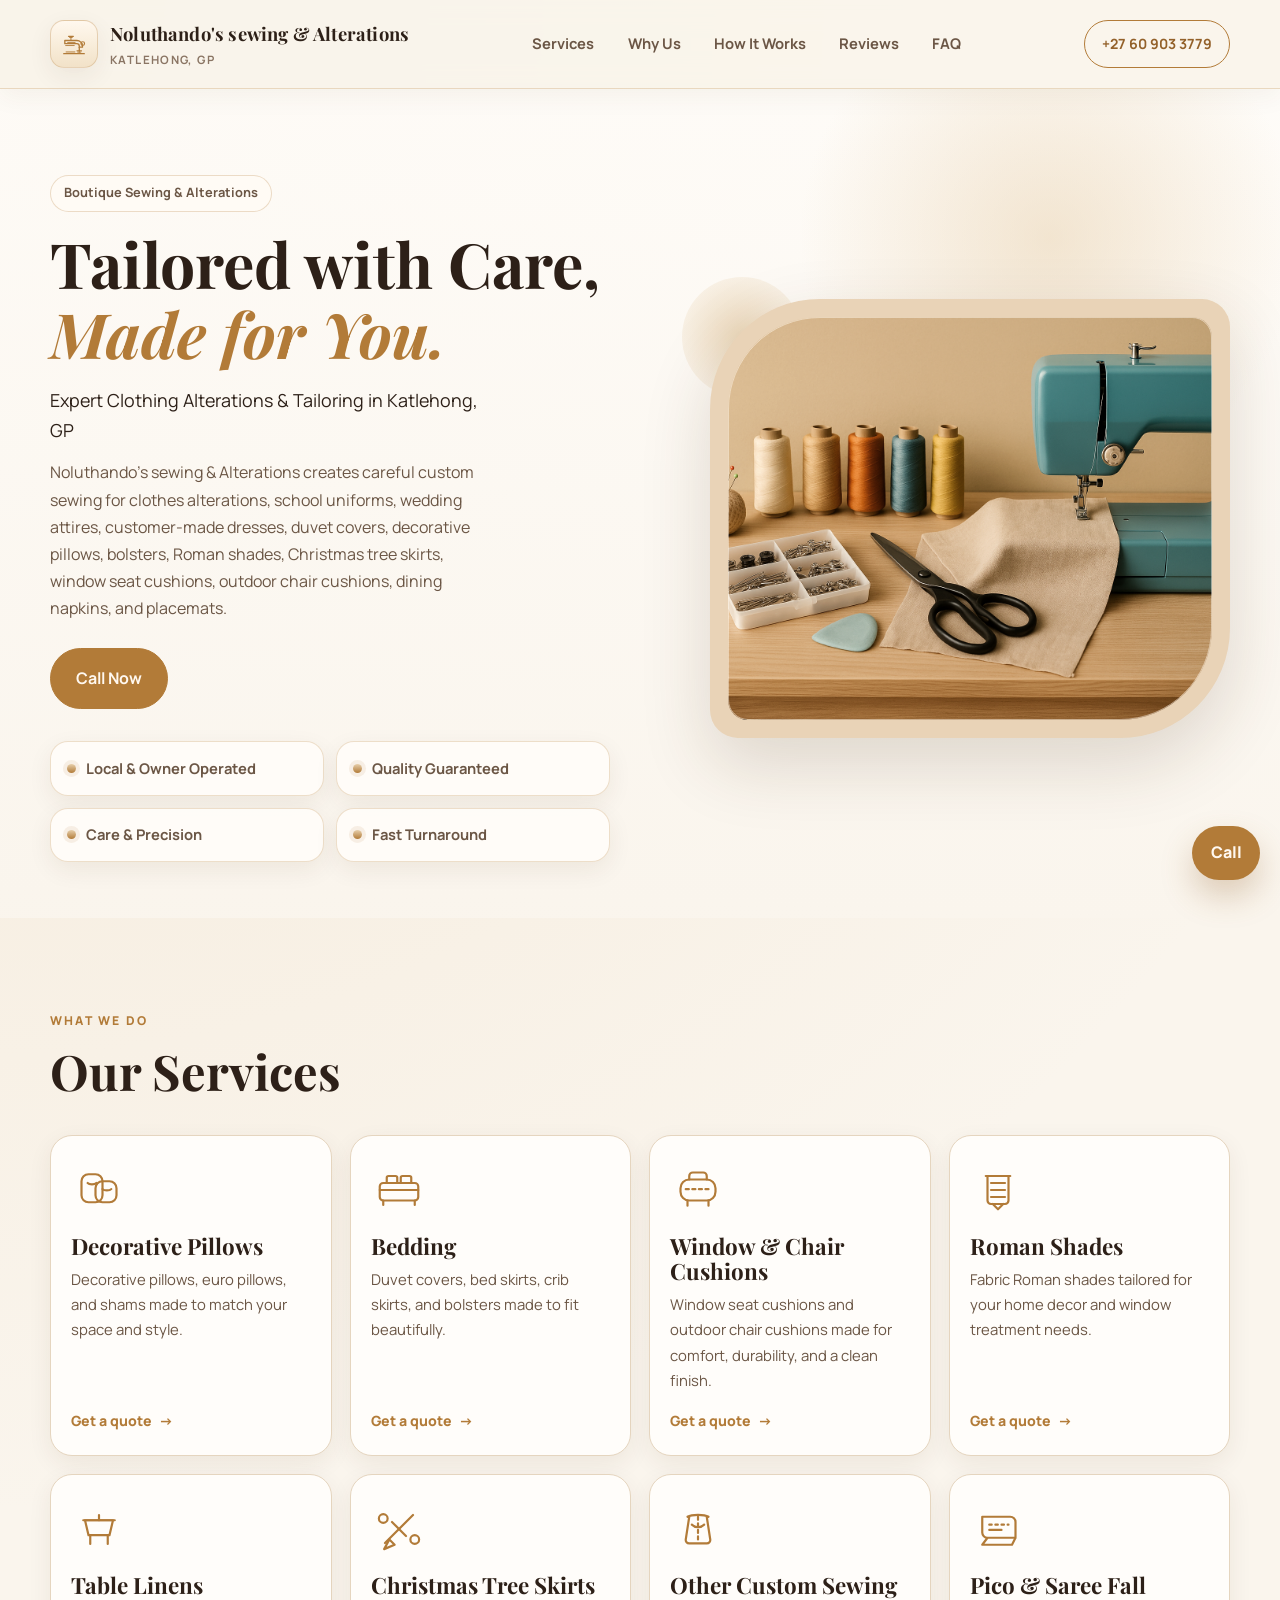
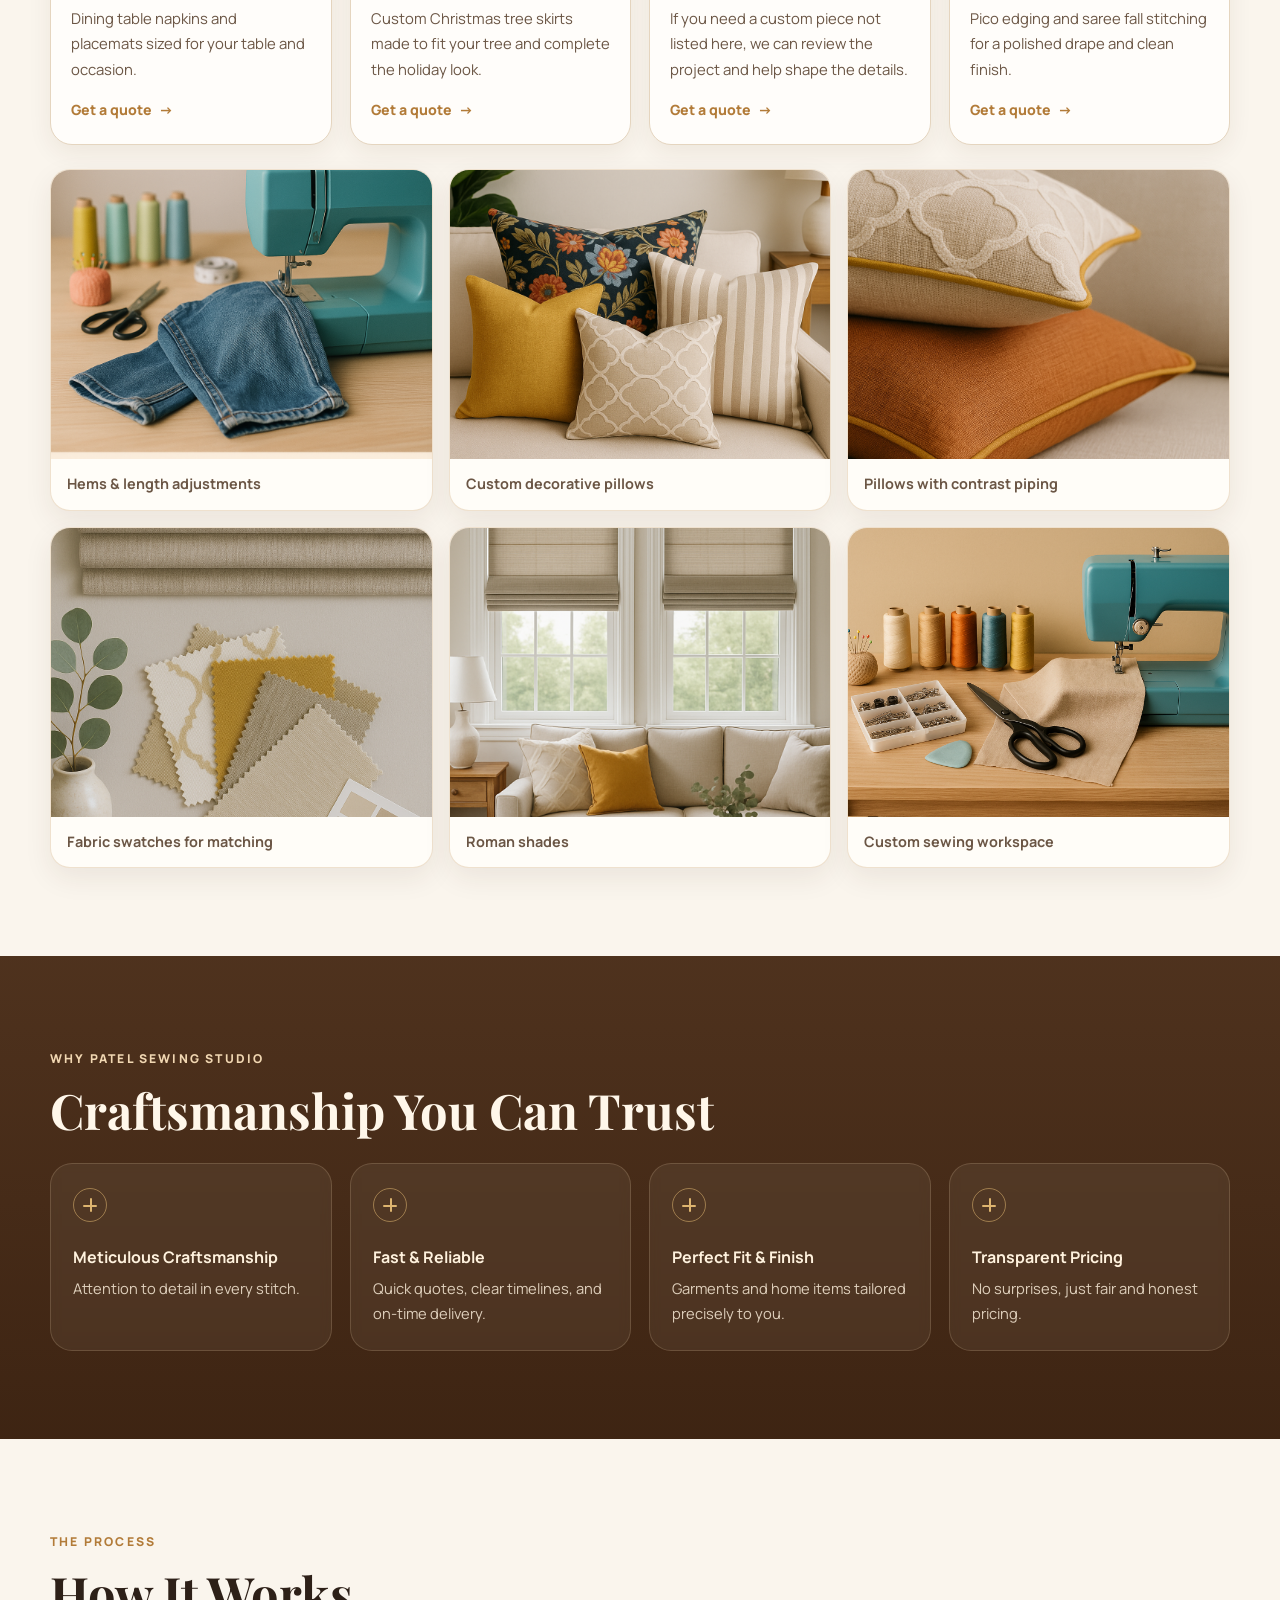
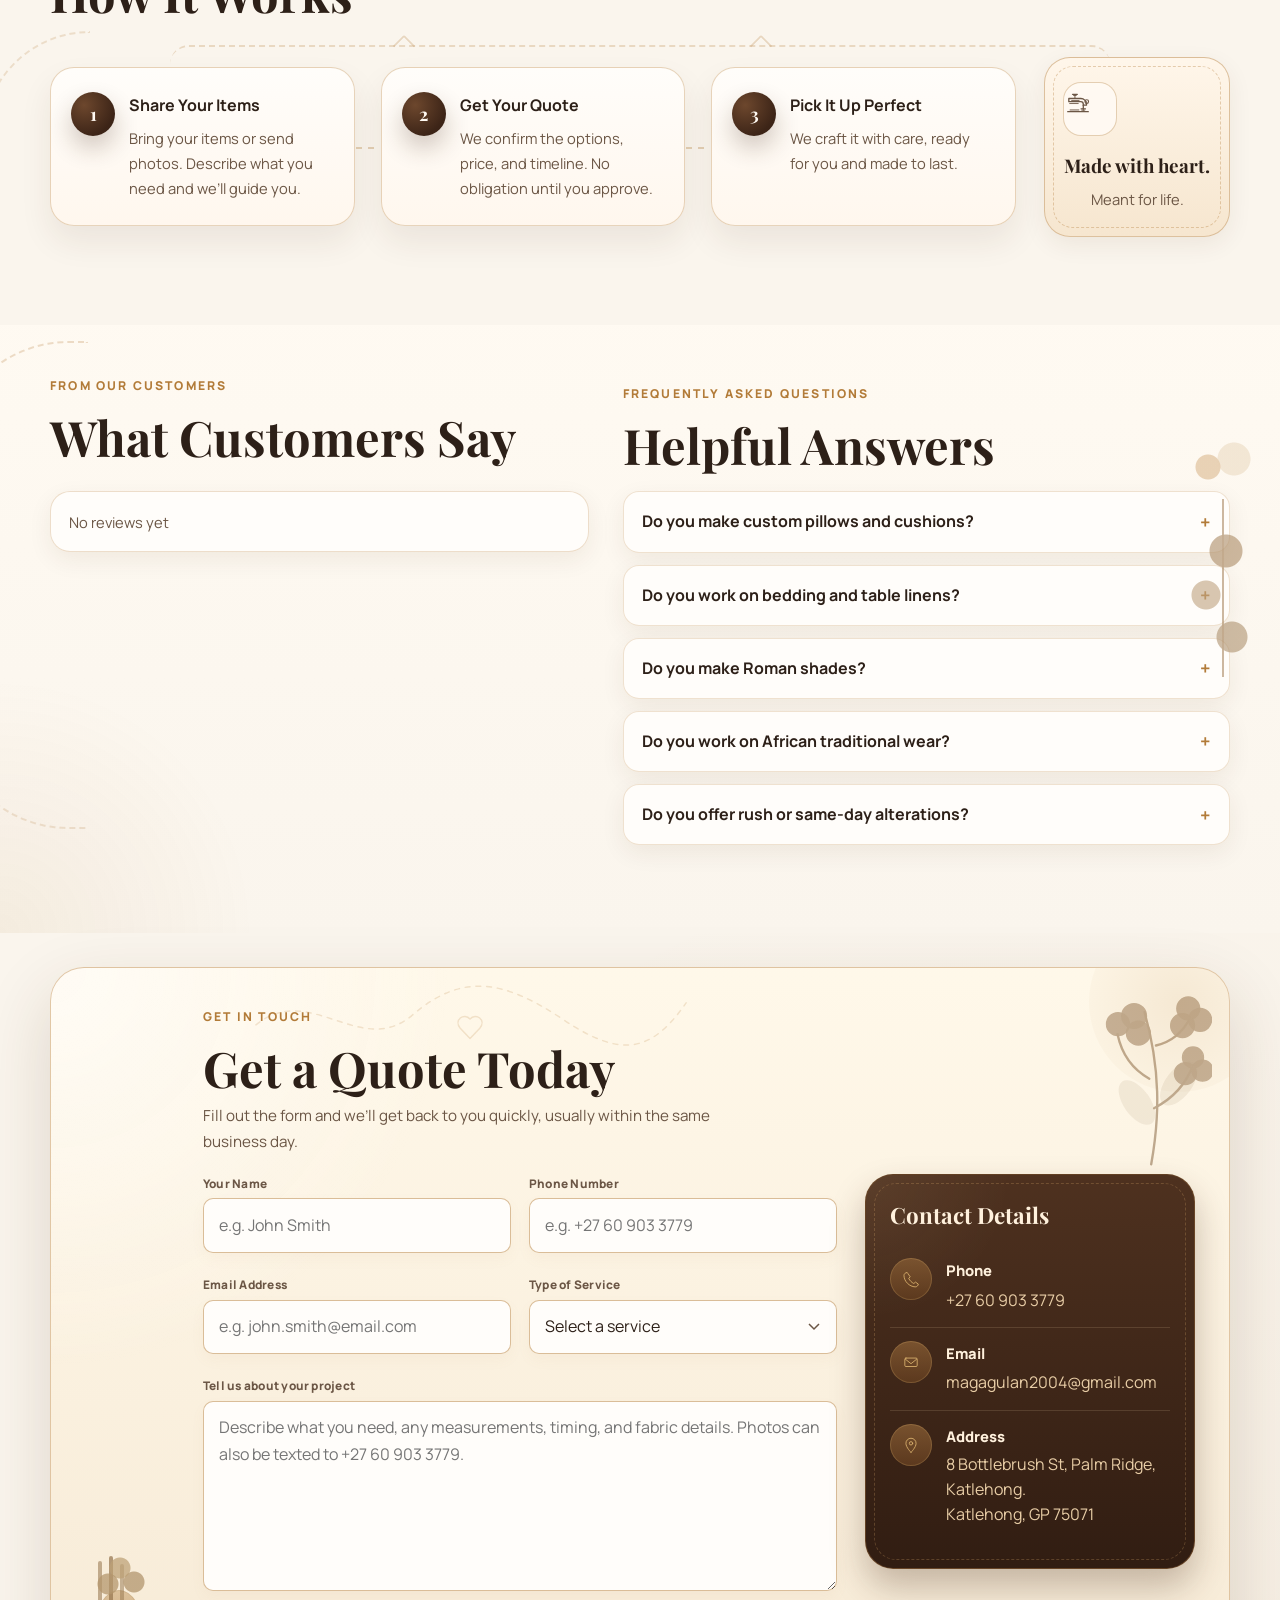
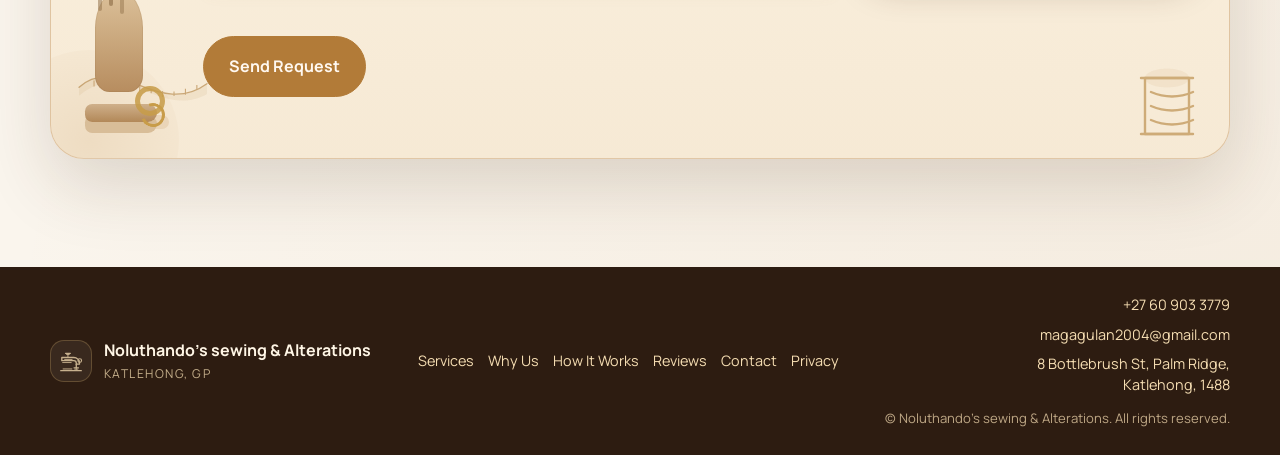
==== index.html @ d6e52905 "Initial commit - Noluthando's sewing & Alterations" ====
<!doctype html>
<html lang="en">

<head>
    <meta charset="utf-8">
    <meta name="viewport" content="width=device-width, initial-scale=1">
    <title>Noluthando's sewing & Alterations &amp; Custom Sewing in Katlehong, GP</title>
    <meta name="description" content="Noluthando's sewing & Alterations provides professional alterations and custom sewing in Katlehong, GP. Clothing, home decor, Indian wear, bedding, cushions, saree pico and fall, repairs, and more. Call +1 469-515-5295 or visit 6212 Horsetail Dr., Katlehong, GP 75071.">
    <link rel="canonical" href="https://patelsewingstudio.com/">
    <meta property="og:title" content="Noluthando's sewing & Alterations &amp; Custom Sewing">
    <meta property="og:description" content="Custom sewing for clothing, home decor, and Indian wear in Katlehong, GP. Fast, precise, and local.">
    <meta property="og:type" content="website">
    <meta property="og:url" content="https://patelsewingstudio.com/">
    <meta property="og:image" content="https://patelsewingstudio.com/img/custom-sewing-workspace.png">
    <meta name="twitter:card" content="summary_large_image">
    <meta name="theme-color" content="#b27b38">
    <link rel="icon" href="data:image/svg+xml,<svg xmlns=%22http://www.w3.org/2000/svg%22 viewBox=%220 0 100 100%22><text y=%22.9em%22 font-size=%2290%22>%E2%9C%82%EF%B8%8F</text></svg>">
    <link rel="preconnect" href="https://fonts.googleapis.com">
    <link rel="preconnect" href="https://fonts.gstatic.com" crossorigin>
    <link rel="stylesheet" href="styles.css">
</head>

<body>
    <a class="skip-link" href="#main">Skip to content</a>

    <header class="site-header" role="banner" aria-label="Main header">
        <div class="wrap header-inner">
            <a class="logo" href="#" aria-label="Noluthando's sewing & Alterations home">
        <span class="logo-mark" aria-hidden="true">
          <span class="logo-icon"></span>
        </span>
        <span>
          <span class="logo-text">Noluthando's sewing & Alterations</span>
          <span class="logo-tagline">Katlehong, GP</span>
        </span>
      </a>

            <nav class="nav" role="navigation" aria-label="Primary">
                <button class="nav-toggle" aria-expanded="false" aria-controls="menu">Menu</button>
                <ul id="menu" class="menu">
                    <li><a href="#services">Services</a></li>
                    <li><a href="#why">Why Us</a></li>
                    <li><a href="#process">How It Works</a></li>
                    <li><a href="#reviews">Reviews</a></li>
                    <li><a href="#faqs">FAQ</a></li>
                    <!-- <li><a href="#contact" class="btn btn-small">Get a Free Quote</a></li> -->
                </ul>
            </nav>

            <div class="header-cta">
                <a class="btn btn-small btn-outline" href="tel:+27 60 903 3779" aria-label="Call Patel Sewing Studio at +27 60 903 3779">+27 60 903 3779</a>
            </div>
        </div>
    </header>

    <main id="main">
        <section class="hero">
            <div class="wrap hero-inner">
                <div class="hero-copy">
                    <span class="hero-eyebrow">Boutique Sewing &amp; Alterations</span>
                    <h1>Tailored with Care, <em>Made for You.</em></h1>
                    <p class="sub">Expert Clothing Alterations &amp; Tailoring in Katlehong, GP</p>
                    <p class="hero-note">Noluthando's sewing & Alterations creates careful custom sewing for clothes alterations, school uniforms, wedding attires, customer-made dresses, duvet covers, decorative pillows, bolsters, Roman shades, Christmas tree skirts, window seat cushions, outdoor chair cushions, dining
                        napkins, and placemats.</p>
                    <div class="hero-ctas">
                        <a class="btn btn-large" href="tel:+14695155295">Call Now</a>
                        <!-- <a class="btn btn-outline btn-large" href="#contact">Get a Free Quote</a> -->
                    </div>
                    <ul class="trust-badges" aria-label="Business highlights">
                        <li>Local &amp; Owner Operated</li>
                        <li>Quality Guaranteed</li>
                        <li>Care &amp; Precision</li>
                        <li>Fast Turnaround</li>
                    </ul>
                </div>

                <div class="hero-media">
                    <div class="hero-image-shell">
                        <img src="img/custom-sewing-workspace.png" alt="Sewing machine and colorful threads on a worktable" loading="eager" width="1200" height="700">
                    </div>
                </div>
            </div>
        </section>

        <section id="services" class="section">
            <div class="wrap">
                <span class="section-label">What We Do</span>
                <div class="section-heading">
                    <h2>Our Services</h2>
                    <!-- <p class="section-intro">Professional sewing for clothing, home decor, custom soft furnishings, Indian wear, and carefully tailored home projects.</p> -->
                </div>

                <div class="service-grid" role="list">
                    <article class="card service-card " role="listitem">
                        <img class="service-icon" src="icons/patel-sewing-studio/custom-pillows.svg" alt="" aria-hidden="true" width="56" height="56">
                        <h3>Decorative Pillows</h3>
                        <p>Decorative pillows, euro pillows, and shams made to match your space and style.</p>
                        <a href="#contact" class="card-cta">Get a quote</a>
                    </article>

                    <article class="card service-card " role="listitem">
                        <img class="service-icon" src="icons/patel-sewing-studio/bedding.svg" alt="" aria-hidden="true" width="56" height="56">
                        <h3>Bedding</h3>
                        <p>Duvet covers, bed skirts, crib skirts, and bolsters made to fit beautifully.</p>
                        <a href="#contact" class="card-cta">Get a quote</a>
                    </article>

                    <article class="card service-card " role="listitem">
                        <img class="service-icon" src="icons/patel-sewing-studio/indoor-outdoor-cushions.svg" alt="" aria-hidden="true" width="56" height="56">
                        <h3>Window &amp; Chair Cushions</h3>
                        <p>Window seat cushions and outdoor chair cushions made for comfort, durability, and a clean finish.</p>
                        <a href="#contact" class="card-cta">Get a quote</a>
                    </article>

                    <article class="card service-card " role="listitem">
                        <img class="service-icon" src="icons/patel-sewing-studio/faux-roman-shades.svg" alt="" aria-hidden="true" width="56" height="56">
                        <h3>Roman Shades</h3>
                        <p>Fabric Roman shades tailored for your home decor and window treatment needs.</p>
                        <a href="#contact" class="card-cta">Get a quote</a>
                    </article>

                    <article class="card service-card " role="listitem">
                        <img class="service-icon" src="icons/patel-sewing-studio/table-linens.svg" alt="" aria-hidden="true" width="56" height="56">
                        <h3>Table Linens</h3>
                        <p>Dining table napkins and placemats sized for your table and occasion.</p>
                        <a href="#contact" class="card-cta">Get a quote</a>
                    </article>

                    <article class="card service-card " role="listitem">
                        <img class="service-icon" src="icons/patel-sewing-studio/repairs-alterations.svg" alt="" aria-hidden="true" width="56" height="56">
                        <h3>Christmas Tree Skirts</h3>
                        <p>Custom Christmas tree skirts made to fit your tree and complete the holiday look.</p>
                        <a href="#contact" class="card-cta">Get a quote</a>
                    </article>

                    <article class="card service-card " role="listitem">
                        <img class="service-icon" src="icons/patel-sewing-studio/indian-traditional-repairs.svg" alt="" aria-hidden="true" width="56" height="56">
                        <h3>Other Custom Sewing</h3>
                        <p>If you need a custom piece not listed here, we can review the project and help shape the details.</p>
                        <a href="#contact" class="card-cta">Get a quote</a>
                    </article>

                    <article class="card service-card " role="listitem">
                        <img class="service-icon" src="icons/patel-sewing-studio/pico-stitch-saree-fall.svg" alt="" aria-hidden="true" width="56" height="56">
                        <h3>Pico &amp; Saree Fall</h3>
                        <p>Pico edging and saree fall stitching for a polished drape and clean finish.</p>
                        <a href="#contact" class="card-cta">Get a quote</a>
                    </article>
                </div>

                <div class="gallery" aria-label="Sample work">
                    <figure class="gallery-card">
                        <img src="img/hems-length-adjustments.png" alt="Denim jeans showing hems and length adjustments" width="420" height="280" loading="lazy">
                        <figcaption>Hems &amp; length adjustments</figcaption>
                    </figure>
                    <figure class="gallery-card">
                        <img src="img/decorative-pillows-set.png" alt="Custom decorative pillows arranged on a sofa" width="420" height="280" loading="lazy">
                        <figcaption>Custom decorative pillows</figcaption>
                    </figure>
                    <figure class="gallery-card">
                        <img src="img/custom-pillows-piping.png" alt="Pillows with contrast piping" width="420" height="280" loading="lazy">
                        <figcaption>Pillows with contrast piping</figcaption>
                    </figure>
                    <figure class="gallery-card">
                        <img src="img/roman-shades-fabric-swatches.png" alt="Fabric swatches for Roman shades and matching" width="420" height="280" loading="lazy">
                        <figcaption>Fabric swatches for matching</figcaption>
                    </figure>
                    <figure class="gallery-card">
                        <img src="img/roman-shades-living-room.png" alt="Roman shades above a living room sofa" width="420" height="280" loading="lazy">
                        <figcaption>Roman shades</figcaption>
                    </figure>
                    <figure class="gallery-card">
                        <img src="img/custom-sewing-workspace.png" alt="Sewing machine with fabric, scissors, and thread spools on a workspace table" width="420" height="280" loading="lazy">
                        <figcaption>Custom sewing workspace</figcaption>
                    </figure>
                </div>
            </div>
        </section>

        <section id="why" class="section craftsmanship-band">
            <div class="wrap">
                <span class="section-label section-label-light">Why Patel Sewing Studio</span>
                <h2>Craftsmanship You Can Trust</h2>
                <div class="benefits-grid">
                    <article class="benefit-item ">
                        <span class="benefit-mark" aria-hidden="true"></span>
                        <strong>Meticulous Craftsmanship</strong>
                        <p>Attention to detail in every stitch.</p>
                    </article>
                    <article class="benefit-item ">
                        <span class="benefit-mark" aria-hidden="true"></span>
                        <strong>Fast &amp; Reliable</strong>
                        <p>Quick quotes, clear timelines, and on-time delivery.</p>
                    </article>
                    <article class="benefit-item ">
                        <span class="benefit-mark" aria-hidden="true"></span>
                        <strong>Perfect Fit &amp; Finish</strong>
                        <p>Garments and home items tailored precisely to you.</p>
                    </article>
                    <article class="benefit-item ">
                        <span class="benefit-mark" aria-hidden="true"></span>
                        <strong>Transparent Pricing</strong>
                        <p>No surprises, just fair and honest pricing.</p>
                    </article>
                </div>
            </div>
        </section>

        <section id="process" class="section">
            <div class="wrap">
                <span class="section-label">The Process</span>
                <div class="section-heading centered">
                    <h2>How It Works</h2>
                </div>
                <div class="process-shell">
                    <span class="process-stitch process-stitch-left" aria-hidden="true"></span>
                    <span class="process-stitch process-stitch-top" aria-hidden="true"></span>
                    <ol class="steps">
                        <li>
                            <span class="step-number" aria-hidden="true">1</span>
                            <div class="step-copy">
                                <strong>Share Your Items</strong>
                                <p>Bring your items or send photos. Describe what you need and we&rsquo;ll guide you.</p>
                            </div>
                        </li>
                        <li>
                            <span class="step-number" aria-hidden="true">2</span>
                            <div class="step-copy">
                                <strong>Get Your Quote</strong>
                                <p>We confirm the options, price, and timeline. No obligation until you approve.</p>
                            </div>
                        </li>
                        <li>
                            <span class="step-number" aria-hidden="true">3</span>
                            <div class="step-copy">
                                <strong>Pick It Up Perfect</strong>
                                <p>We craft it with care, ready for you and made to last.</p>
                            </div>
                        </li>
                    </ol>
                    <aside class="process-badge " aria-hidden="true">
                        <span class="process-badge-icon">
              <span class="logo-icon"></span>
                        </span>
                        <strong>Made with heart.</strong>
                        <span>Meant for life.</span>
                    </aside>
                </div>
            </div>
        </section>

        <section id="reviews" class="section section-insights">
            <div class="wrap insights-grid">
                <div class="reviews-panel">
                    <span class="section-label">From Our Customers</span>
                    <div class="reviews-head">
                        <div>
                            <h2>What Customers Say</h2>
                            <!-- <p class="reviews-intro">Local clients trust Patel Sewing Studio for careful alterations, custom home sewing, and Indian wear finishing done with warmth and precision.</p> -->
                        </div>
                        <!-- <div class="reviews-score" aria-label="Five star customer satisfaction">
              <strong>5.0</strong>
              <span>Warm, precise service</span>
            </div> -->
                    </div>
                    <div class="testimonial-stack" role="list">
                        <blockquote class="review-card " role="listitem">
                            <!-- <div class="review-head">
                <div class="review-stars">
                  <span class="review-stars-text" aria-label="5 stars">★★★★★</span>
                  <span class="review-service">Alterations</span>
                </div>
                <footer class="review-meta">
                  <cite>— Amanda R., McKinney</cite>
                  <span>Next-day hem update</span>
                </footer>
              </div> -->
                            <!-- <p>&ldquo;Perfect hem and super fast — ready next day! Prices are fair and the finish looks factory-clean.&rdquo;</p> -->
                            <p>No reviews yet</p>
                        </blockquote>
                        <!-- <blockquote class="review-card " role="listitem">
              <div class="review-head">
                <div class="review-stars">
                  <span class="review-stars-text" aria-label="5 stars">★★★★★</span>
                  <span class="review-service">Custom Cushions</span>
                </div>
                <footer class="review-meta">
                  <cite>— Chris L., Allen</cite>
                  <span>Tailored sectional fit</span>
                </footer>
              </div>
              <p>&ldquo;Custom cushions fit my sectional exactly. Great quality fabric, very happy with the result!&rdquo;</p>
            </blockquote>
            <blockquote class="review-card " role="listitem">
              <div class="review-head">
                <div class="review-stars">
                  <span class="review-stars-text" aria-label="5 stars">★★★★★</span>
                  <span class="review-service">Indian Wear</span>
                </div>
                <footer class="review-meta">
                  <cite>— Neha P., McKinney</cite>
                  <span>Pico &amp; fall finishing</span>
                </footer>
              </div>
              <p>&ldquo;Beautiful saree pico &amp; fall — the drape is just perfect. Highly recommend for Indian wear!&rdquo;</p>
            </blockquote> -->
                    </div>
                </div>

                <div id="faqs" class="faq-panel">
                    <span class="section-label">Frequently Asked Questions</span>
                    <h2>Helpful Answers</h2>
                    <div class="faq-list">
                        <details>
                            <summary>Do you make custom pillows and cushions?</summary>
                            <p>Yes. We make custom pillows, lumbar pillows, indoor cushions, outdoor cushions, and soft furnishings based on your fabric, size, and style needs.</p>
                        </details>
                        <details>
                            <summary>Do you work on bedding and table linens?</summary>
                            <p>Yes. We work on bedspreads, duvet covers, bolsters, decorative shams, tablecloths, runners, and other custom home decor sewing projects.</p>
                        </details>
                        <details>
                            <summary>Do you make Roman shades?</summary>
                            <p>Yes. We can create Roman shades and fabric window treatments. Please share your measurements, fabric details, and style preference for a quote.</p>
                        </details>
                        <details>
                            <summary>Do you work on African traditional wear?</summary>
                            <p>Yes. We offer African traditional repairs and alterations, including xibelani, isidwaba, umbhaco, isiphephetu, mokorotlo, seshoeshoe, nwenda.</p>
                        </details>
                        <details>
                            <summary>Do you offer rush or same-day alterations?</summary>
                            <p>Same-day alterations may be available depending on the type of repair, fabric, and current workload. Please contact us with your item details and timeline so we can confirm availability.</p>
                        </details>
                    </div>
                </div>
            </div>
        </section>

        <section id="contact" class="section contact-section">
            <div class="wrap contact-shell">
                <span class="contact-decor contact-stitch decor-svg-stitch" aria-hidden="true"></span>
                <span class="contact-decor contact-measure decor-svg-measure" aria-hidden="true"></span>
                <span class="contact-decor contact-cotton decor-svg-cotton" aria-hidden="true"></span>
                <span class="contact-decor contact-spool decor-svg-spool" aria-hidden="true"></span>
                <div class="contact-header">
                    <span class="section-label">Get in Touch</span>
                    <h2>Get a Quote Today</h2>
                    <p class="section-intro">Fill out the form and we&rsquo;ll get back to you quickly, usually within the same business day.</p>
                </div>

                <div class="contact-grid">
                    <div class="contact-form-shell">
                        <div class="contact-props" aria-hidden="true">
                            <span class="prop-vase"></span>
                            <span class="prop-books"></span>
                            <span class="prop-tape"></span>
                        </div>
                        <div class="quote-form-frame">
                            <form id="quoteForm" class="quote-form" action="contact.php" method="post" novalidate aria-label="Quote request form">
                                <div class="quote-fields">
                                    <div class="field-group">
                                        <label for="name">Your Name</label>
                                        <input id="name" name="name" autocomplete="name" maxlength="120" required placeholder="e.g. John Smith">
                                        <p class="field-error" id="nameError" aria-live="polite"></p>
                                    </div>
                                    <div class="field-group">
                                        <label for="phone">Phone Number</label>
                                        <input id="phone" name="phone" type="tel" inputmode="tel" autocomplete="tel" maxlength="30" placeholder="e.g. +27 60 903 3779">
                                        <p class="field-error" id="phoneError" aria-live="polite"></p>
                                    </div>
                                    <div class="field-group">
                                        <label for="email">Email Address</label>
                                        <input id="email" name="email" type="email" autocomplete="email" maxlength="254" required placeholder="e.g. john.smith@email.com">
                                        <p class="field-error" id="emailError" aria-live="polite"></p>
                                    </div>
                                    <div class="field-group">
                                        <label for="service">Type of Service</label>
                                        <select id="service" name="service" maxlength="120">
                      <option value="">Select a service</option>
                      <option>Decorative Pillows</option>
                      <option>Euro Pillows</option>
                      <option>Shams</option>
                      <option>Bedding</option>
                      <option>Bolsters</option>
                      <option>Bed Skirts</option>
                      <option>Crib Skirts</option>
                      <option>Roman Shades</option>
                      <option>Christmas Tree Skirts</option>
                      <option>Window Seat Cushions</option>
                      <option>Outdoor Chair Cushions</option>
                      <option>Dining Table Napkins</option>
                      <option>Dining Table Placemats</option>
                      <option>Pico Stitch / Saree Fall Stitching</option>
                      <option>Other / Not Sure</option>
                    </select>
                                    </div>
                                    <div class="field-group field-span-2">
                                        <label for="message">Tell us about your project</label>
                                        <textarea id="message" name="message" rows="6" maxlength="4000" required placeholder="Describe what you need, any measurements, timing, and fabric details. Photos can also be texted to +27 60 903 3779."></textarea>
                                        <p class="field-error" id="messageError" aria-live="polite"></p>
                                    </div>
                                </div>

                                <div class="form-actions">
                                    <button class="btn btn-large" type="submit">Send Request</button>
                                    <p class="form-note" id="formStatus" role="status" aria-live="polite"></p>
                                </div>
                            </form>
                        </div>
                    </div>
                    <aside class="contact-info-card " aria-label="Contact details">
                        <h3>Contact Details</h3>
                        <ul class="contact-list">
                            <li>
                                <span class="contact-icon-card" aria-hidden="true">
                  <span class="quick-icon-mark icon-svg-phone" aria-hidden="true"></span>
                                </span>
                                <div class="contact-copy">
                                    <span class="contact-label">Phone</span>
                                    <a href="tel:+27609033779" aria-label="Call Patel Sewing Studio at +27 60 903 3779">+27 60 903 3779</a>
                                </div>
                            </li>
                            <li>
                                <span class="contact-icon-card" aria-hidden="true">
                  <span class="quick-icon-mark icon-svg-email" aria-hidden="true"></span>
                                </span>
                                <div class="contact-copy">
                                    <span class="contact-label">Email</span>
                                    <a href="mailto:magagulan2004@gmail.com" aria-label="Email Patel Sewing Studio at magagulan2004@gmail.com">magagulan2004@gmail.com</a>
                                </div>
                            </li>
                            <li>
                                <span class="contact-icon-card" aria-hidden="true">
                  <span class="quick-icon-mark icon-svg-location" aria-hidden="true"></span>
                                </span>
                                <div class="contact-copy">
                                    <span class="contact-label">Address</span>
                                    <a href="https://share.google/HpDAgYi86PDlcYdoL" target="_blank" rel="noopener" aria-label="Open Patel Sewing Studio location at 8 Bottlebrush St, Palm Ridge, Katlehong, 1488 in Google Maps. Opens in a new tab.">
                    <span>8 Bottlebrush St, Palm Ridge, Katlehong.</span>
                    <span>Katlehong, GP 75071</span>
                  </a>
                                </div>
                            </li>
                        </ul>
                    </aside>
                </div>
            </div>
        </section>
    </main>

    <footer class="site-footer">
        <div class="wrap footer-inner">
            <div class="footer-brand">
                <span class="logo-mark footer-logo" aria-hidden="true">
          <span class="logo-icon"></span>
                </span>
                <div>
                    <strong>Noluthando's sewing & Alterations</strong>
                    <span>Katlehong, GP</span>
                </div>
            </div>

            <nav class="footer-nav" aria-label="Footer">
                <a href="#services">Services</a>
                <a href="#why">Why Us</a>
                <a href="#process">How It Works</a>
                <a href="#reviews">Reviews</a>
                <a href="#contact">Contact</a>
                <a href="#" id="privacy-link">Privacy</a>
            </nav>

            <div class="footer-meta">
                <a href="tel:+27609033779" aria-label="Call Noluthando's sewing & Alterations at +27 60 903 3779">+27 60 903 3779</a>
                <a href="mailto:magagulan2004@gmail.com" aria-label="Email Noluthando's sewing & Alterations at magagulan2004@gmail.com">magagulan2004@gmail.com</a>
                <a href="https://share.google/HpDAgYi86PDlcYdoL" target="_blank" rel="noopener" class="footer-address" aria-label="Open Patel Sewing Studio location at 8 Bottlebrush St, Palm Ridge, Katlehong, 1488 in Google Maps. Opens in a new tab.">8 Bottlebrush St, Palm Ridge, Katlehong, 1488</a>
                <p class="footer-copy">© <span id="year"></span> Noluthando's sewing & Alterations. All rights reserved.</p>
            </div>
        </div>
    </footer>

    <a class="floating-call" href="tel:+14695155295" aria-label="Call Noluthando's sewing & Alterations at +27 60 903 3779">Call</a>
    <button id="scrollTop" aria-label="Scroll to top">↑</button>

    <script type="application/ld+json">
        {
            "@context": "https://schema.org",
            "@type": "LocalBusiness",
            "name": "Noluthando's sewing & Alterations",
            "image": "https://patelsewingstudio.com/img/custom-sewing-workspace.png",
            "telephone": "+27 60 903 3779",
            "email": "magagulan2004@gmail.com",
            "address": {
                "@type": "PostalAddress",
                "streetAddress": "8 Bottlebrush St, Palm Ridge, Katlehong.",
                "addressLocality": "Katlehong",
                "addressRegion": "GP",
                "postalCode": "1488",
                "addressCountry": "ZA"
            },
            "hasMap": "https://www.google.com/maps/search/?api=1&query=6212%20Horsetail%20Dr%2C%20McKinney%2C%20TX%2075071",
            "url": "https://patelsewingstudio.com/",
            "sameAs": []
        }
    </script>

    <script src="script.js" defer></script>
</body>

</html>
---- styles.css ----
/* Patel Sewing Studio — Warm & Elegant */

@import url('https://fonts.googleapis.com/css2?family=Playfair+Display:ital,wght@0,600;0,700;0,800;1,600&family=Manrope:wght@400;500;600;700&display=swap');
:root {
    --bg: #faf5ed;
    --bg-soft: #f3eadc;
    --surface: #fffdfa;
    --surface-soft: #f8f0e4;
    --border: #e5d5bf;
    --border-strong: #d4b389;
    --text: #2d2018;
    --text-soft: #6b5645;
    --text-muted: #8a7564;
    --accent: #b27b38;
    --accent-deep: #93612a;
    --accent-pale: #e7cfab;
    --band: #5d3c22;
    --band-deep: #472c18;
    --radius-sm: 16px;
    --radius-md: 24px;
    --radius-lg: 42px;
    --shadow-sm: 0 8px 24px rgba(67, 42, 20, 0.07);
    --shadow-md: 0 18px 45px rgba(67, 42, 20, 0.12);
    --shadow-lg: 0 26px 70px rgba(67, 42, 20, 0.16);
    --transition: 0.28s ease;
}

*,
*::before,
*::after {
    box-sizing: border-box;
}

html {
    scroll-behavior: smooth;
}

body {
    margin: 0;
    min-width: 320px;
    font: 16px/1.7 "Manrope", "Segoe UI", sans-serif;
    color: var(--text);
    background: radial-gradient(circle at top left, rgba(231, 207, 171, 0.35), transparent 28%), radial-gradient(circle at bottom right, rgba(178, 123, 56, 0.08), transparent 24%), var(--bg);
}

img {
    display: block;
    max-width: 100%;
    height: auto;
}

a {
    color: var(--accent-deep);
    text-decoration: none;
}

a:hover,
a:focus-visible {
    text-decoration: underline;
}

.wrap {
    width: min(1180px, calc(100% - 40px));
    margin-inline: auto;
}

.section {
    padding: 88px 0;
}

h1,
h2,
h3 {
    margin: 0 0 0.5rem;
    font-family: "Playfair Display", Georgia, serif;
    line-height: 1.12;
    color: var(--text);
}

h1 {
    font-size: clamp(2.7rem, 6vw, 3.9rem);
}

h2 {
    font-size: clamp(2rem, 4vw, 3.05rem);
}

h3 {
    font-size: clamp(1.15rem, 2vw, 1.4rem);
}

p {
    margin: 0;
}

.section-heading {
    display: flex;
    justify-content: space-between;
    gap: 24px;
    align-items: end;
    margin-bottom: 28px;
}

.section-heading.centered {
    display: block;
    text-align: start;
}

.section-label {
    display: inline-block;
    margin-bottom: 0.8rem;
    font-size: 0.76rem;
    font-weight: 800;
    letter-spacing: 0.18em;
    text-transform: uppercase;
    color: var(--accent);
}

.section-label-light {
    color: #f1d7b2;
}

.section-intro {
    max-width: 52ch;
    color: var(--text-soft);
    font-size: 1rem;
}

.skip-link {
    position: absolute;
    left: -9999px;
    top: auto;
}

.skip-link:focus {
    left: 16px;
    top: 16px;
    z-index: 999;
    background: #fff;
    color: var(--text);
    padding: 0.7rem 0.9rem;
    border-radius: 10px;
    border: 1px solid var(--border-strong);
}

.btn {
    display: inline-flex;
    align-items: center;
    justify-content: center;
    gap: 10px;
    border: 1.5px solid var(--accent);
    border-radius: 999px;
    background: var(--accent);
    color: #fff8f0;
    padding: 0.9rem 1.45rem;
    font: inherit;
    font-size: 0.95rem;
    font-weight: 700;
    cursor: pointer;
    transition: transform var(--transition), box-shadow var(--transition), background var(--transition), border-color var(--transition);
}

.btn:hover,
.btn:focus-visible {
    background: var(--accent-deep);
    border-color: var(--accent-deep);
    box-shadow: 0 14px 30px rgba(146, 97, 42, 0.24);
    transform: translateY(-1px);
    text-decoration: none;
}

.btn-outline {
    background: transparent;
    color: var(--accent-deep);
}

.btn-outline:hover,
.btn-outline:focus-visible {
    color: #fff8f0;
}

.btn-small {
    padding: 0.72rem 1.05rem;
    font-size: 0.88rem;
}

.btn-large {
    padding: 1rem 1.55rem;
    font-size: 1rem;
}

.site-header {
    position: sticky;
    top: 0;
    z-index: 100;
    backdrop-filter: blur(14px);
    background: rgba(250, 245, 237, 0.9);
    border-bottom: 1px solid rgba(212, 179, 137, 0.45);
    box-shadow: 0 8px 24px rgba(79, 56, 29, 0.05);
}

.header-inner {
    display: grid;
    grid-template-columns: auto 1fr auto;
    align-items: center;
    gap: 18px;
    min-height: 88px;
}

.logo {
    display: inline-flex;
    align-items: center;
    gap: 12px;
    color: var(--text);
    text-decoration: none;
}

.logo-mark {
    display: inline-grid;
    place-items: center;
    width: 48px;
    height: 48px;
    border-radius: 14px;
    background: linear-gradient(180deg, #fff8ee 0%, #f2e2c8 100%);
    border: 1px solid rgba(212, 179, 137, 0.55);
    box-shadow: var(--shadow-sm);
}

.logo-icon {
    width: 28px;
    height: 28px;
    color: var(--accent);
    display: inline-flex;
    align-items: center;
    justify-content: center;
    flex-shrink: 0;
    background-color: currentColor;
    -webkit-mask: url("icons/patel-sewing-studio/sewing-machine-icon.svg") center / contain no-repeat;
    mask: url("icons/patel-sewing-studio/sewing-machine-icon.svg") center / contain no-repeat;
}

.logo-text {
    display: block;
    font-family: "Playfair Display", Georgia, serif;
    font-size: 1.15rem;
    font-weight: 700;
    letter-spacing: 0.01em;
}

.logo-tagline {
    display: block;
    margin-top: 0.05rem;
    font-size: 0.72rem;
    font-weight: 700;
    letter-spacing: 0.12em;
    text-transform: uppercase;
    color: var(--text-muted);
}

.nav {
    justify-self: center;
    position: relative;
}

.menu {
    display: flex;
    align-items: center;
    gap: 6px;
    list-style: none;
    margin: 0;
    padding: 0;
}

.menu a {
    display: inline-block;
    padding: 0.55rem 0.85rem;
    border-radius: 999px;
    color: var(--text-soft);
    font-size: 0.92rem;
    font-weight: 700;
    transition: background var(--transition), color var(--transition);
}

.menu a:hover,
.menu a:focus-visible,
.menu a.active {
    background: rgba(178, 123, 56, 0.12);
    color: var(--accent-deep);
    text-decoration: none;
}

.menu .btn {
    display: none;
}

.nav-toggle {
    display: none;
    border: 1px solid var(--border-strong);
    background: var(--surface);
    color: var(--text);
    padding: 0.7rem 0.95rem;
    border-radius: 12px;
    font: inherit;
    font-weight: 700;
    cursor: pointer;
}

.header-cta {
    display: flex;
    align-items: center;
    gap: 10px;
}

.hero {
    position: relative;
    padding: 44px 0 28px;
    overflow: hidden;
}

.hero::before {
    content: "";
    position: absolute;
    inset: 0;
    background: radial-gradient(circle at 82% 18%, rgba(231, 207, 171, 0.5), transparent 20%), linear-gradient(180deg, rgba(255, 253, 250, 0.88), rgba(250, 245, 237, 0.96));
    pointer-events: none;
}

.hero-inner {
    position: relative;
    z-index: 1;
    display: grid;
    grid-template-columns: minmax(0, 1fr) minmax(360px, 520px);
    align-items: center;
    gap: 42px;
    padding: 42px 0 28px;
}

.hero-copy {
    max-width: 560px;
}

.hero-eyebrow {
    display: inline-flex;
    align-items: center;
    padding: 0.4rem 0.8rem;
    margin-bottom: 1.1rem;
    border-radius: 999px;
    border: 1px solid rgba(178, 123, 56, 0.25);
    background: rgba(255, 251, 245, 0.92);
    color: var(--text-soft);
    font-size: 0.8rem;
    font-weight: 700;
}

.hero-copy h1 em {
    display: block;
    font-style: italic;
    color: var(--accent);
}

.sub {
    margin-top: 1rem;
    font-size: 1.12rem;
    color: var(--text);
    max-width: 41ch;
}

.hero-note {
    margin-top: 0.85rem;
    color: var(--text-soft);
    max-width: 44ch;
}

.hero-ctas {
    display: flex;
    flex-wrap: wrap;
    gap: 12px;
    margin-top: 1.6rem;
}

.trust-badges {
    display: grid;
    grid-template-columns: repeat(2, minmax(0, 1fr));
    gap: 12px;
    list-style: none;
    padding: 0;
    margin: 2rem 0 0;
}

.trust-badges li {
    display: flex;
    align-items: center;
    gap: 10px;
    padding: 0.85rem 1rem;
    border-radius: 18px;
    background: rgba(255, 253, 250, 0.88);
    border: 1px solid rgba(212, 179, 137, 0.42);
    color: var(--text-soft);
    box-shadow: var(--shadow-sm);
    font-size: 0.92rem;
    font-weight: 700;
}

.trust-badges li::before {
    content: "";
    width: 9px;
    height: 9px;
    border-radius: 50%;
    background: linear-gradient(180deg, var(--accent-pale), var(--accent));
    box-shadow: 0 0 0 4px rgba(178, 123, 56, 0.1);
    flex: 0 0 auto;
}

.hero-media {
    position: relative;
}

.hero-media::before {
    content: "";
    position: absolute;
    top: -22px;
    left: -28px;
    width: 120px;
    height: 120px;
    border-radius: 50%;
    background: radial-gradient(circle, rgba(231, 207, 171, 0.78), rgba(231, 207, 171, 0));
}

.hero-image-shell {
    position: relative;
    overflow: hidden;
    border-radius: 110px 28px 110px 28px;
    background: #e9d3b7;
    padding: 18px;
    box-shadow: var(--shadow-lg);
}

.hero-image-shell::after {
    content: "";
    position: absolute;
    inset: 18px;
    border: 1px solid rgba(255, 248, 236, 0.5);
    border-radius: 92px 20px 92px 20px;
    pointer-events: none;
}

.hero-image-shell img {
    width: 100%;
    aspect-ratio: 1.2 / 1;
    object-fit: cover;
    border-radius: 92px 20px 92px 20px;
    filter: saturate(0.94) sepia(0.09) contrast(1.01);
}

.service-grid {
    display: grid;
    grid-template-columns: repeat(4, minmax(0, 1fr));
    gap: 18px;
    align-items: stretch;
}

.card {
    background: var(--surface);
    border: 1px solid var(--border);
    border-radius: 22px;
    box-shadow: var(--shadow-sm);
}

.service-card {
    display: flex;
    flex-direction: column;
    height: 100%;
    padding: 26px 20px 22px;
    transition: transform var(--transition), box-shadow var(--transition), border-color var(--transition);
}

.service-card:hover,
.service-card:focus-within {
    transform: translateY(-4px);
    box-shadow: var(--shadow-md);
    border-color: var(--border-strong);
}

.service-icon {
    width: 56px;
    height: 56px;
    margin-bottom: 1rem;
}

.service-card p {
    flex: 1;
    color: var(--text-soft);
    font-size: 0.93rem;
    min-height: 0;
}

.card-cta {
    display: inline-flex;
    align-items: center;
    gap: 7px;
    margin-top: 1rem;
    color: var(--accent);
    font-size: 0.88rem;
    font-weight: 800;
}

.card-cta::after {
    content: "→";
    transition: transform var(--transition);
}

.card-cta:hover::after,
.card-cta:focus-visible::after {
    transform: translateX(3px);
}

.gallery {
    display: grid;
    grid-template-columns: repeat(3, minmax(0, 1fr));
    gap: 16px;
    margin-top: 24px;
}

.gallery-card {
    margin: 0;
    overflow: hidden;
    border-radius: 20px;
    border: 1px solid rgba(212, 179, 137, 0.38);
    background: #fffdf8;
    box-shadow: 0 10px 28px rgba(67, 42, 20, 0.08);
    display: flex;
    flex-direction: column;
    transition: transform var(--transition), box-shadow var(--transition), border-color var(--transition);
}

.gallery-card:hover,
.gallery-card:focus-within {
    transform: translateY(-3px);
    box-shadow: 0 18px 36px rgba(67, 42, 20, 0.14);
    border-color: rgba(212, 179, 137, 0.68);
}

.gallery-card img {
    width: 100%;
    aspect-ratio: 1.08 / 0.82;
    object-fit: cover;
}

.gallery-card figcaption {
    padding: 0.95rem 1rem 1rem;
    font-size: 0.9rem;
    font-weight: 700;
    color: var(--text-soft);
    line-height: 1.35;
}

.craftsmanship-band {
    background: linear-gradient(180deg, rgba(78, 50, 29, 0.98), rgba(61, 36, 18, 0.98)), var(--band);
    color: #fff7ea;
}

.craftsmanship-band h2 {
    color: #fff7ea;
}

.benefits-grid {
    display: grid;
    grid-template-columns: repeat(4, minmax(0, 1fr));
    gap: 18px;
    margin-top: 1.6rem;
}

.benefit-item {
    padding: 24px 22px;
    border-radius: 22px;
    border: 1px solid rgba(241, 215, 178, 0.18);
    background: rgba(255, 248, 235, 0.06);
    backdrop-filter: blur(5px);
}

.benefit-mark {
    display: inline-block;
    width: 34px;
    height: 34px;
    margin-bottom: 0.85rem;
    border-radius: 50%;
    border: 1px solid rgba(221, 180, 111, 0.55);
    position: relative;
}

.benefit-mark::before,
.benefit-mark::after {
    content: "";
    position: absolute;
    background: #ddb46f;
    border-radius: 999px;
}

.benefit-mark::before {
    width: 14px;
    height: 2px;
    top: 16px;
    left: 9px;
}

.benefit-mark::after {
    width: 2px;
    height: 14px;
    top: 9px;
    left: 16px;
}

.benefit-item strong {
    display: block;
    margin-bottom: 0.35rem;
    font-size: 1rem;
    color: #fff2de;
}

.benefit-item p {
    color: rgba(255, 242, 222, 0.82);
    font-size: 0.92rem;
}

.steps {
    display: grid;
    grid-template-columns: repeat(3, minmax(0, 1fr));
    gap: 26px;
    list-style: none;
    margin: 0;
    padding: 0;
}

.process-shell {
    position: relative;
    display: grid;
    grid-template-columns: minmax(0, 1fr) 186px;
    align-items: center;
    gap: 28px;
    padding-top: 8px;
}

.process-stitch {
    position: absolute;
    pointer-events: none;
    opacity: 0.7;
}

.process-stitch-left {
    left: -68px;
    top: -18px;
    width: 108px;
    height: 210px;
    border-left: 2px dashed rgba(178, 123, 56, 0.28);
    border-top: 2px dashed rgba(178, 123, 56, 0.28);
    border-radius: 120px 0 0 0;
}

.process-stitch-top {
    left: 120px;
    right: 120px;
    top: -4px;
    height: 38px;
    border-top: 2px dashed rgba(178, 123, 56, 0.34);
    border-radius: 999px;
}

.process-stitch-top::before,
.process-stitch-top::after {
    content: "";
    position: absolute;
    top: -9px;
    width: 16px;
    height: 16px;
    border: 2px solid rgba(178, 123, 56, 0.36);
    border-bottom: 0;
    border-right: 0;
    transform: rotate(45deg);
    border-radius: 2px 0 0 0;
}

.process-stitch-top::before {
    left: 24%;
}

.process-stitch-top::after {
    left: 62%;
}

.steps li {
    position: relative;
    display: flex;
    align-items: flex-start;
    gap: 14px;
    padding: 24px 20px;
    border-radius: 24px;
    background: linear-gradient(180deg, #fffdfa 0%, #fff7ee 100%);
    border: 1px solid rgba(212, 179, 137, 0.55);
    box-shadow: 0 16px 32px rgba(67, 42, 20, 0.08);
    text-align: left;
}

.steps li::after {
    content: "";
    position: absolute;
    top: 50%;
    right: -20px;
    width: 18px;
    border-top: 2px dashed rgba(178, 123, 56, 0.32);
}

.steps li:last-child::after {
    display: none;
}

.step-number {
    display: inline-grid;
    place-items: center;
    width: 44px;
    height: 44px;
    margin-bottom: 0;
    border-radius: 50%;
    flex: 0 0 auto;
    background: radial-gradient(circle at 30% 30%, #6d472d, #3c2417 72%);
    color: #fff9f2;
    font-family: "Playfair Display", Georgia, serif;
    font-size: 1.12rem;
    font-weight: 700;
    box-shadow: 0 12px 24px rgba(61, 36, 18, 0.24);
}

.step-copy {
    flex: 1 1 auto;
}

.steps li strong {
    display: block;
    margin-bottom: 0.42rem;
}

.steps li p {
    color: var(--text-soft);
    font-size: 0.92rem;
    max-width: 22ch;
}

.process-badge {
    position: relative;
    padding: 24px 18px;
    border-radius: 26px;
    background: linear-gradient(180deg, #fff6ea 0%, #f6e6cf 100%);
    border: 1px solid rgba(212, 179, 137, 0.78);
    box-shadow: var(--shadow-sm);
    text-align: center;
}

.process-badge::before {
    content: "";
    position: absolute;
    inset: 8px;
    border-radius: 20px;
    border: 1px dashed rgba(178, 123, 56, 0.34);
    pointer-events: none;
}

.process-badge-icon {
    display: inline-grid;
    place-items: center;
    width: 54px;
    height: 54px;
    margin-bottom: 0.9rem;
    border-radius: 18px;
    background: rgba(255, 250, 244, 0.92);
    border: 1px solid rgba(212, 179, 137, 0.62);
}

.process-badge strong,
.process-badge span {
    display: block;
}

.process-badge strong {
    font-family: "Playfair Display", Georgia, serif;
    font-size: 1.18rem;
    color: var(--text);
}

.process-badge span:last-child {
    margin-top: 0.32rem;
    color: var(--text-soft);
    font-size: 0.92rem;
}

.section-insights {
    position: relative;
    padding-top: 46px;
    background: radial-gradient(circle at left bottom, rgba(178, 123, 56, 0.08), transparent 18%), linear-gradient(180deg, rgba(255, 250, 242, 0.94), rgba(250, 245, 237, 1));
}

.section-insights::before {
    content: "";
    position: absolute;
    left: -52px;
    top: 16px;
    width: 140px;
    height: calc(100% - 120px);
    border-left: 2px dashed rgba(178, 123, 56, 0.24);
    border-top: 2px dashed rgba(178, 123, 56, 0.24);
    border-bottom: 2px dashed rgba(178, 123, 56, 0.18);
    border-radius: 120px 0 0 120px;
    pointer-events: none;
}

.section-insights::after {
    content: "";
    position: absolute;
    right: 14px;
    top: 116px;
    width: 82px;
    height: 260px;
    background: radial-gradient(circle at 24px 26px, rgba(223, 192, 154, 0.95) 0 12px, transparent 13px), radial-gradient(circle at 50px 18px, rgba(237, 221, 198, 0.92) 0 16px, transparent 17px), linear-gradient(180deg, rgba(173, 140, 103, 0.85), rgba(173, 140, 103, 0.85)) 38px 58px / 2px 178px no-repeat, radial-gradient(circle at 42px 110px, rgba(176, 145, 109, 0.88) 0 16px, transparent 17px), radial-gradient(circle at 22px 154px, rgba(191, 164, 130, 0.86) 0 14px, transparent 15px), radial-gradient(circle at 48px 196px, rgba(175, 147, 112, 0.84) 0 15px, transparent 16px);
    opacity: 0.72;
    pointer-events: none;
}

.insights-grid {
    display: grid;
    grid-template-columns: minmax(0, 0.94fr) minmax(0, 1.06fr);
    gap: 34px;
    align-items: start;
}

.reviews-head {
    display: flex;
    align-items: end;
    justify-content: space-between;
    gap: 18px;
}

.reviews-intro {
    max-width: 52ch;
    margin-top: 0.6rem;
    color: var(--text-soft);
}

.reviews-score {
    flex: 0 0 auto;
    min-width: 150px;
    padding: 16px 18px;
    border-radius: 22px;
    border: 1px solid rgba(212, 179, 137, 0.45);
    background: rgba(255, 253, 249, 0.94);
    box-shadow: var(--shadow-sm);
    text-align: center;
}

.reviews-score strong,
.reviews-score span {
    display: block;
}

.reviews-score strong {
    font-family: "Playfair Display", Georgia, serif;
    font-size: 2rem;
    line-height: 1;
    color: var(--accent-deep);
}

.reviews-score span {
    margin-top: 0.35rem;
    color: var(--text-soft);
    font-size: 0.84rem;
    font-weight: 700;
}

.testimonial-stack {
    display: grid;
    grid-template-columns: 1fr;
    gap: 14px;
    margin-top: 1.2rem;
}

.review-card {
    position: relative;
    margin: 0;
    padding: 18px 18px 16px;
    border-radius: 20px;
    border: 1px solid rgba(212, 179, 137, 0.42);
    background: rgba(255, 253, 250, 0.98);
    box-shadow: var(--shadow-sm);
}

/* .review-card::before {
  content: "";
  position: absolute;
  inset: 0 0 auto 0;
  height: 4px;
  border-radius: 20px 20px 0 0;
  background: linear-gradient(90deg, rgba(178, 123, 56, 0.9), rgba(224, 184, 122, 0.72));
} */

.review-head {
    display: flex;
    align-items: start;
    justify-content: space-between;
    gap: 14px 18px;
}

.review-stars {
    display: flex;
    flex-wrap: wrap;
    align-items: center;
    gap: 10px;
}

.review-stars-text {
    color: var(--accent);
    letter-spacing: 0.18em;
    font-size: 0.86rem;
}

.review-service {
    display: inline-flex;
    align-items: center;
    padding: 0.3rem 0.65rem;
    border-radius: 999px;
    background: rgba(178, 123, 56, 0.1);
    color: var(--accent-deep);
    font-size: 0.74rem;
    font-weight: 800;
}

.review-card p {
    /* margin-top: 0.85rem; */
    color: var(--text-soft);
    font-size: 0.92rem;
    max-width: 60ch;
}

.review-meta {
    display: flex;
    flex-wrap: wrap;
    align-items: center;
    justify-content: flex-end;
    gap: 8px 14px;
}

.review-card cite {
    color: var(--text-muted);
    font-style: normal;
    font-weight: 600;
    font-size: 0.84rem;
}

.review-meta span {
    color: var(--accent-deep);
    font-size: 0.78rem;
    font-weight: 700;
}

.faq-panel {
    padding: 8px 0 0;
}

.faq-list {
    display: grid;
    gap: 12px;
    margin-top: 1.2rem;
}

details {
    border-radius: 16px;
    border: 1px solid rgba(212, 179, 137, 0.38);
    background: rgba(255, 253, 250, 0.98);
    box-shadow: var(--shadow-sm);
    overflow: hidden;
}

summary {
    display: flex;
    align-items: center;
    justify-content: space-between;
    gap: 18px;
    padding: 1rem 1.15rem;
    font-weight: 700;
    list-style: none;
    cursor: pointer;
    color: var(--text);
}

summary::-webkit-details-marker {
    display: none;
}

summary::after {
    content: "+";
    flex: 0 0 auto;
    color: var(--accent);
    font-size: 1.15rem;
    line-height: 1;
    transition: transform var(--transition);
}

details[open] summary::after {
    transform: rotate(45deg);
}

details p {
    padding: 0 1.15rem 1.1rem;
    color: var(--text-soft);
    font-size: 0.94rem;
}

.contact-section {
    padding-top: 34px;
    padding-bottom: 108px;
}

.contact-shell {
    position: relative;
    overflow: hidden;
    padding: 34px 34px 24px;
    border-radius: 34px;
    background: radial-gradient(circle at top left, rgba(255, 255, 255, 0.55), transparent 28%), linear-gradient(180deg, rgba(255, 248, 233, 0.98), rgba(246, 233, 212, 0.98));
    border: 1px solid rgba(212, 179, 137, 0.7);
    box-shadow: var(--shadow-lg);
}

.contact-shell::before,
.contact-shell::after {
    content: "";
    position: absolute;
    width: 180px;
    height: 180px;
    border-radius: 50%;
    background: radial-gradient(circle, rgba(178, 123, 56, 0.12), rgba(178, 123, 56, 0));
    pointer-events: none;
}

.contact-shell::before {
    left: -52px;
    bottom: -72px;
}

.contact-shell::after {
    right: -40px;
    top: -56px;
}

.contact-header {
    position: relative;
    z-index: 1;
    max-width: 620px;
    margin: 0 0 1.15rem 118px;
}

.contact-header .section-intro {
    max-width: 60ch;
    font-size: 0.95rem;
}

.contact-grid {
    position: relative;
    z-index: 1;
    display: grid;
    grid-template-columns: minmax(0, 1fr) 330px;
    gap: 28px;
    align-items: start;
}

.contact-form-shell {
    position: relative;
    padding-left: 118px;
}

.contact-decor {
    position: absolute;
    pointer-events: none;
    color: rgba(183, 135, 70, 0.95);
    background-color: currentColor;
    mask-repeat: no-repeat;
    mask-position: center;
    mask-size: contain;
    -webkit-mask-repeat: no-repeat;
    -webkit-mask-position: center;
    -webkit-mask-size: contain;
}

.decor-svg-measure {
    mask-image: url("icons/patel_sewing_studio_all_svg_assets/decorative/measuring-tape.svg");
    -webkit-mask-image: url("icons/patel_sewing_studio_all_svg_assets/decorative/measuring-tape.svg");
}

.decor-svg-cotton {
    mask-image: url("icons/patel_sewing_studio_all_svg_assets/decorative/cotton-branch.svg");
    -webkit-mask-image: url("icons/patel_sewing_studio_all_svg_assets/decorative/cotton-branch.svg");
}

.decor-svg-spool {
    mask-image: url("icons/patel_sewing_studio_all_svg_assets/decorative/thread-spool.svg");
    -webkit-mask-image: url("icons/patel_sewing_studio_all_svg_assets/decorative/thread-spool.svg");
}

.decor-svg-sparkles {
    mask-image: url("icons/patel_sewing_studio_all_svg_assets/decorative/sparkles.svg");
    -webkit-mask-image: url("icons/patel_sewing_studio_all_svg_assets/decorative/sparkles.svg");
}

.decor-svg-stitch {
    mask-image: url("icons/patel_sewing_studio_all_svg_assets/decorative/stitched-line-path.svg");
    -webkit-mask-image: url("icons/patel_sewing_studio_all_svg_assets/decorative/stitched-line-path.svg");
}

.contact-stitch {
    top: 8px;
    left: 140px;
    width: min(54vw, 560px);
    height: 88px;
    color: rgba(197, 150, 90, 0.5);
    opacity: 0.85;
}

.contact-measure {
    left: 24px;
    bottom: 30px;
    width: 136px;
    height: 86px;
    color: rgba(184, 141, 82, 0.84);
    opacity: 0.85;
}

.contact-cotton {
    right: 8px;
    top: 6px;
    width: 132px;
    height: 200px;
    color: rgba(151, 120, 85, 0.78);
    opacity: 0.78;
}

.contact-spool {
    right: 18px;
    bottom: 8px;
    width: 88px;
    height: 88px;
    color: rgba(191, 147, 84, 0.88);
    opacity: 0.82;
}

.contact-sparkles {
    display: none;
}

.quote-form-frame {
    position: relative;
    border-radius: 26px;
    padding: 0;
    background: transparent;
    box-shadow: none;
}

.quote-form-frame::before {
    display: none;
}

.contact-props {
    position: absolute;
    left: 0;
    bottom: 8px;
    width: 104px;
    height: 180px;
    z-index: 1;
}

.prop-vase,
.prop-books,
.prop-tape {
    position: absolute;
}

.prop-vase {
    left: 10px;
    bottom: 34px;
    width: 48px;
    height: 102px;
    border-radius: 26px 26px 16px 16px / 42px 42px 18px 18px;
    background: linear-gradient(180deg, #dcc19a 0%, #b78d5f 100%);
    box-shadow: inset 0 0 0 1px rgba(125, 90, 53, 0.12);
}

.prop-vase::before {
    content: "";
    position: absolute;
    left: 14px;
    top: -34px;
    width: 4px;
    height: 50px;
    background: rgba(150, 118, 79, 0.72);
    border-radius: 999px;
    box-shadow: -11px 5px 0 rgba(150, 118, 79, 0.56), 11px 8px 0 rgba(150, 118, 79, 0.5);
}

.prop-vase::after {
    content: "";
    position: absolute;
    left: 1px;
    top: -42px;
    width: 50px;
    height: 58px;
    background: radial-gradient(circle at 12px 36px, rgba(180, 150, 108, 0.74) 0 10px, transparent 11px), radial-gradient(circle at 24px 20px, rgba(188, 160, 117, 0.72) 0 10px, transparent 11px), radial-gradient(circle at 38px 34px, rgba(173, 143, 102, 0.7) 0 10px, transparent 11px);
}

.prop-books {
    left: 0;
    bottom: 4px;
    width: 72px;
    height: 18px;
    border-radius: 8px 10px 10px 8px;
    background: linear-gradient(180deg, #cfb08b 0%, #b28858 100%);
    box-shadow: 0 11px 0 #d8bd98, 14px 9px 0 -2px #ead5b8;
}

.prop-books::before {
    content: "";
    position: absolute;
    right: -8px;
    top: -1px;
    width: 24px;
    height: 24px;
    border: 3px solid #c89c49;
    border-left-color: transparent;
    border-radius: 50%;
    transform: rotate(24deg);
}

.prop-tape {
    left: 50px;
    bottom: 10px;
    width: 30px;
    height: 30px;
    border: 5px solid #c89c49;
    border-radius: 50%;
    opacity: 0.86;
}

.quote-form {
    padding: 0;
    border-radius: 0;
    background: transparent;
    border: 0;
}

.quote-fields {
    display: grid;
    grid-template-columns: repeat(2, minmax(0, 1fr));
    gap: 0 18px;
}

.field-group {
    min-width: 0;
}

.field-span-2 {
    grid-column: 1 / -1;
}

.quote-form label {
    display: block;
    margin: 0 0 0.3rem;
    font-size: 0.74rem;
    font-weight: 800;
    color: var(--text-soft);
    letter-spacing: 0.02em;
}

input,
textarea,
select {
    width: 100%;
    border-radius: 10px;
    border: 1px solid rgba(212, 179, 137, 0.86);
    background: #fffdfa;
    color: var(--text);
    padding: 0.78rem 0.95rem;
    font: inherit;
    outline-offset: 3px;
    transition: border-color var(--transition), box-shadow var(--transition);
    box-shadow: 0 6px 14px rgba(169, 134, 90, 0.05);
}

textarea {
    resize: vertical;
    min-height: 106px;
}

input:focus,
textarea:focus,
select:focus {
    outline: none;
    border-color: var(--accent);
    box-shadow: 0 0 0 4px rgba(178, 123, 56, 0.14);
}

select {
    appearance: none;
    background-image: url("data:image/svg+xml,%3Csvg xmlns='http://www.w3.org/2000/svg' width='12' height='8' viewBox='0 0 12 8'%3E%3Cpath d='M1 1l5 5 5-5' stroke='%236b5645' fill='none' stroke-width='1.5'/%3E%3C/svg%3E");
    background-repeat: no-repeat;
    background-position: right 16px center;
    padding-right: 42px;
}

.form-row {
    display: grid;
    grid-template-columns: repeat(2, minmax(0, 1fr));
    gap: 14px;
}

.form-note {
    min-height: 1.4rem;
    margin: 0;
    padding: 0.15rem 0 0;
    font-size: 0.86rem;
    color: var(--accent-deep);
}

.form-note.error {
    color: #9c2f2f;
}

.field-error {
    min-height: 1.1rem;
    margin: 0.28rem 0 0;
    font-size: 0.8rem;
    color: #9c2f2f;
}

input.error,
textarea.error,
select.error {
    border-color: #b94a48;
    box-shadow: 0 0 0 4px rgba(185, 74, 72, 0.12);
}

.form-actions {
    display: flex;
    align-items: flex-start;
    flex-direction: column;
    gap: 14px 18px;
    margin-top: 0.95rem;
}

.form-actions .btn {
    flex: 0 0 auto;
}

.contact-info-card {
    position: relative;
    padding: 28px 24px;
    border-radius: 28px;
    background: radial-gradient(circle at top left, rgba(255, 223, 179, 0.08), transparent 28%), linear-gradient(180deg, #4e311f 0%, #311d12 100%);
    color: #f7e7cd;
    border: 1px solid rgba(109, 72, 40, 0.82);
    box-shadow: 0 18px 34px rgba(64, 35, 17, 0.28);
}

.contact-info-card::before {
    content: "";
    position: absolute;
    inset: 8px;
    border-radius: 22px;
    border: 1px dashed rgba(208, 160, 100, 0.28);
    pointer-events: none;
}

.contact-info-card h3 {
    margin-bottom: 1.1rem;
    color: #fff1dd;
}

.contact-list {
    list-style: none;
    margin: 0;
    padding: 0;
}

.contact-list li {
    display: flex;
    gap: 14px;
    align-items: flex-start;
    padding: 13px 0;
}

.contact-list li+li {
    border-top: 1px solid rgba(244, 216, 176, 0.14);
}

.contact-icon-card {
    display: inline-grid;
    place-items: center;
    width: 42px;
    height: 42px;
    flex: 0 0 auto;
    border-radius: 50%;
    color: #ddb46f;
    background: linear-gradient(180deg, rgba(127, 87, 49, 0.9), rgba(92, 57, 30, 0.98));
    box-shadow: inset 0 0 0 1px rgba(221, 180, 111, 0.24);
}

.quick-icon-mark {
    width: 18px;
    height: 18px;
    display: block;
    background-color: currentColor;
    mask-repeat: no-repeat;
    mask-position: center;
    mask-size: contain;
    -webkit-mask-repeat: no-repeat;
    -webkit-mask-position: center;
    -webkit-mask-size: contain;
}

.icon-svg-phone {
    mask-image: url("icons/patel_sewing_studio_all_svg_assets/icons/phone.svg");
    -webkit-mask-image: url("icons/patel_sewing_studio_all_svg_assets/icons/phone.svg");
}

.icon-svg-email {
    mask-image: url("icons/patel_sewing_studio_all_svg_assets/icons/email.svg");
    -webkit-mask-image: url("icons/patel_sewing_studio_all_svg_assets/icons/email.svg");
}

.icon-svg-location {
    mask-image: url("icons/patel_sewing_studio_all_svg_assets/icons/location.svg");
    -webkit-mask-image: url("icons/patel_sewing_studio_all_svg_assets/icons/location.svg");
}

.contact-copy {
    min-width: 0;
}

.contact-label {
    display: block;
    margin-bottom: 0.22rem;
    color: #fff1dd;
    font-size: 0.92rem;
    font-weight: 800;
}

.contact-copy a {
    color: #e8cda6;
    line-height: 1.55;
    /* overflow-wrap: anywhere; */
}

.contact-copy a:hover,
.contact-copy a:focus-visible {
    color: #fff4e6;
}

.contact-copy a span {
    display: block;
}

.site-footer {
    padding: 26px 0;
    background: #2d1c11;
    color: #f5ddb2;
}

.footer-inner {
    display: grid;
    grid-template-columns: auto 1fr auto;
    align-items: center;
    gap: 18px 24px;
}

.footer-brand {
    display: inline-flex;
    align-items: center;
    gap: 12px;
}

.footer-brand strong {
    display: block;
    color: #fff6e6;
}

.footer-brand span:last-child {
    display: block;
    font-size: 0.76rem;
    letter-spacing: 0.12em;
    text-transform: uppercase;
    color: rgba(245, 221, 178, 0.76);
}

.footer-logo {
    width: 42px;
    height: 42px;
    background: rgba(255, 248, 234, 0.06);
    border-color: rgba(221, 180, 111, 0.26);
    box-shadow: none;
}

.footer-logo .logo-icon {
    color: #ddb46f;
}

.footer-nav {
    display: flex;
    justify-content: center;
    flex-wrap: wrap;
    gap: 14px;
}

.footer-nav a,
.footer-meta a {
    color: #f5ddb2;
    font-size: 0.9rem;
}

.footer-meta {
    display: grid;
    gap: 6px;
    justify-items: end;
    text-align: right;
}

.footer-address {
    max-width: 28ch;
    line-height: 1.45;
}

.footer-copy {
    margin-top: 0.35rem;
    color: rgba(245, 221, 178, 0.72);
    font-size: 0.82rem;
}

.floating-call {
    position: fixed;
    right: 20px;
    bottom: 20px;
    z-index: 120;
    display: inline-flex;
    align-items: center;
    justify-content: center;
    min-width: 68px;
    min-height: 52px;
    padding: 0.85rem 1rem;
    border-radius: 999px;
    background: var(--accent);
    color: #fff8f0;
    font-weight: 800;
    box-shadow: 0 16px 32px rgba(146, 97, 42, 0.28);
    transition: transform var(--transition), background var(--transition);
}

.floating-call:hover,
.floating-call:focus-visible {
    background: var(--accent-deep);
    transform: translateY(-2px);
    text-decoration: none;
}

#scrollTop {
    position: fixed;
    right: 24px;
    bottom: 88px;
    z-index: 120;
    width: 42px;
    height: 42px;
    border: none;
    border-radius: 50%;
    display: none;
    place-items: center;
    background: #4a301d;
    color: #fff;
    box-shadow: var(--shadow-md);
    cursor: pointer;
}

#scrollTop.visible {
    display: grid;
}

#scrollTop:hover,
#scrollTop:focus-visible {
    background: var(--accent);
}

@media (max-width: 1120px) {
    .service-grid {
        grid-template-columns: repeat(2, minmax(0, 1fr));
    }
    .gallery {
        grid-template-columns: repeat(2, minmax(0, 1fr));
    }
    .benefits-grid {
        grid-template-columns: repeat(2, minmax(0, 1fr));
    }
    .process-shell {
        grid-template-columns: 1fr;
        gap: 20px;
    }
    .process-badge {
        width: min(100%, 220px);
        margin-left: auto;
    }
    .testimonial-stack {
        grid-template-columns: 1fr;
    }
    .reviews-head {
        flex-direction: column;
        align-items: start;
    }
    .contact-header {
        margin-left: 94px;
    }
    .contact-grid {
        grid-template-columns: minmax(0, 1fr) 300px;
    }
    .contact-form-shell {
        padding-left: 94px;
    }
    .contact-stitch {
        left: 112px;
        width: min(48vw, 460px);
    }
    .contact-measure {
        left: 18px;
        width: 114px;
        height: 72px;
    }
    .contact-cotton {
        width: 112px;
        height: 178px;
    }
    .contact-props {
        width: 86px;
    }
}

@media (max-width: 960px) {
    .header-inner {
        grid-template-columns: auto auto;
        justify-content: space-between;
    }
    .nav {
        justify-self: end;
    }
    .nav-toggle {
        display: inline-flex;
    }
    .menu {
        position: absolute;
        right: 0;
        top: calc(100% + 14px);
        min-width: 220px;
        padding: 12px;
        border-radius: 18px;
        background: rgba(255, 253, 250, 0.98);
        border: 1px solid rgba(212, 179, 137, 0.8);
        box-shadow: var(--shadow-md);
        flex-direction: column;
        align-items: stretch;
        display: none;
    }
    .menu.show {
        display: flex;
    }
    .menu a {
        display: block;
    }
    .menu .btn {
        display: inline-flex;
        width: 100%;
        justify-content: center;
        margin-top: 4px;
    }
    .header-cta {
        display: none;
    }
    .hero-inner,
    .insights-grid,
    .contact-grid {
        grid-template-columns: 1fr;
    }
    .hero-copy {
        max-width: none;
    }
    .process-stitch-top {
        left: 56px;
        right: 56px;
    }
    .steps li::after {
        display: none;
    }
    .contact-header {
        margin-left: 0;
    }
    .contact-grid {
        grid-template-columns: 1fr;
        gap: 22px;
    }
    .contact-form-shell {
        padding-left: 0;
    }
    .contact-props {
        position: relative;
        left: auto;
        bottom: auto;
        width: 96px;
        height: 164px;
        margin: 0 0 14px;
    }
    .contact-stitch {
        left: 32px;
        width: min(62vw, 420px);
    }
    .contact-cotton {
        right: 4px;
        top: 18px;
        width: 96px;
        height: 154px;
    }
    .section-heading {
        display: block;
    }
    .section-heading .section-intro {
        margin-top: 0.8rem;
    }
}

@media (max-width: 760px) {
    .section {
        padding: 72px 0;
    }
    .wrap {
        width: min(100% - 28px, 1180px);
    }
    .hero {
        padding-top: 28px;
    }
    .hero-inner {
        padding-top: 28px;
    }
    .hero-image-shell {
        border-radius: 54px 18px 54px 18px;
        padding: 12px;
    }
    .hero-image-shell::after,
    .hero-image-shell img {
        border-radius: 44px 12px 44px 12px;
    }
    .trust-badges {
        grid-template-columns: 1fr;
    }
    .service-grid,
    .benefits-grid,
    .gallery,
    .form-row,
    .footer-inner {
        grid-template-columns: 1fr;
    }
    .steps {
        grid-template-columns: 1fr;
        gap: 16px;
    }
    .steps li {
        padding: 20px 18px;
    }
    .process-shell {
        gap: 18px;
    }
    .process-stitch-left,
    .process-stitch-top,
    .contact-stitch {
        display: none;
    }
    .process-badge {
        width: 100%;
        max-width: 240px;
        margin-inline: auto;
    }
    .testimonial-stack {
        grid-template-columns: 1fr;
    }
    .review-meta {
        justify-content: start;
    }
    .review-head {
        flex-direction: column;
        align-items: start;
    }
    .contact-shell {
        padding: 24px 22px;
    }
    .contact-header {
        margin-bottom: 1rem;
    }
    .quote-form {
        padding: 0;
    }
    .quote-fields {
        grid-template-columns: 1fr;
    }
    .form-actions {
        align-items: stretch;
    }
    .form-actions .btn,
    .form-note {
        width: 100%;
    }
    .contact-measure {
        left: 14px;
        bottom: 18px;
        width: 102px;
        height: 62px;
    }
    .contact-cotton,
    .contact-spool {
        display: none;
    }
    .contact-info-card {
        padding: 24px 20px;
    }
    .footer-inner {
        text-align: center;
    }
    .footer-brand,
    .footer-nav {
        justify-content: center;
    }
    .footer-meta {
        justify-items: center;
        text-align: center;
    }
}

@media (max-width: 520px) {
    .hero-ctas {
        flex-direction: column;
        align-items: stretch;
    }
    .btn,
    .btn-outline {
        width: 100%;
    }
    .floating-call {
        min-width: 60px;
        min-height: 48px;
        padding-inline: 0.95rem;
    }
}

@media (prefers-reduced-motion: reduce) {
    *,
    *::before,
    *::after {
        animation: none !important;
        transition: none !important;
    }
    html {
        scroll-behavior: auto;
    }
}
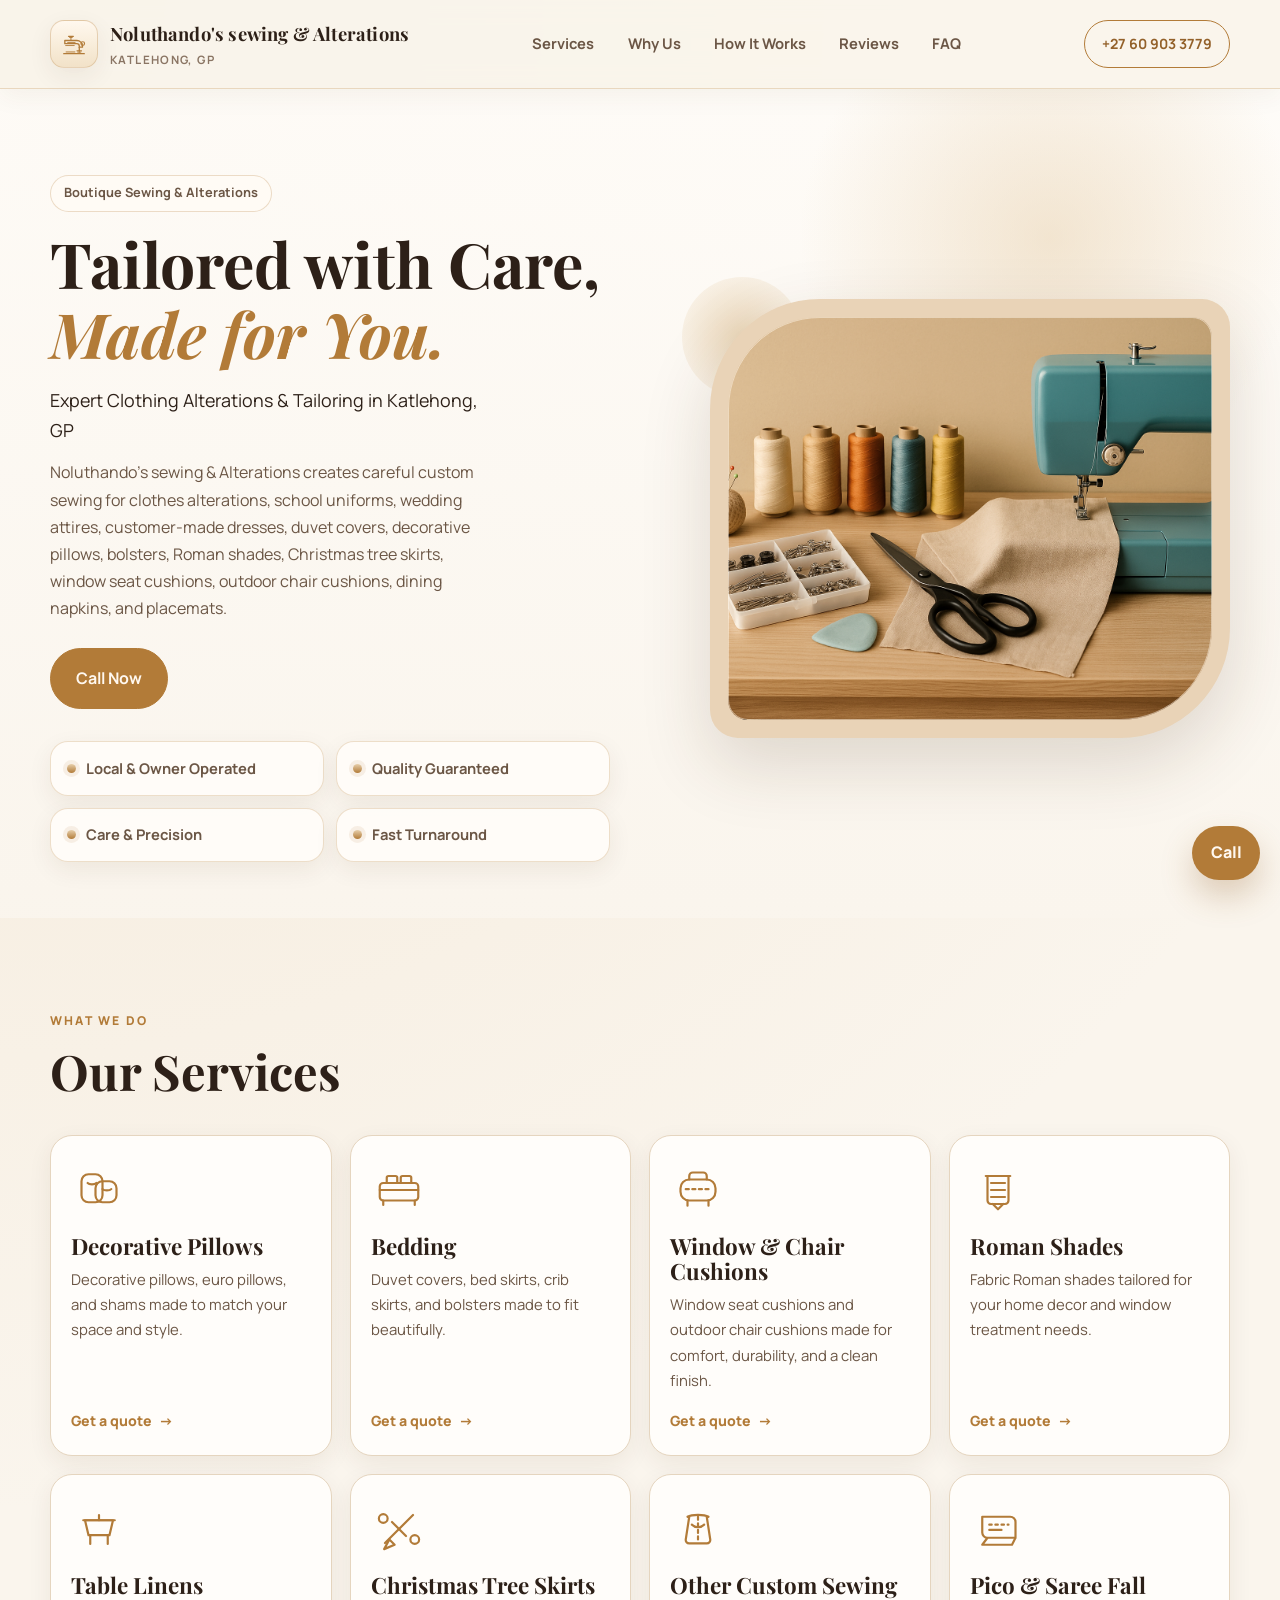
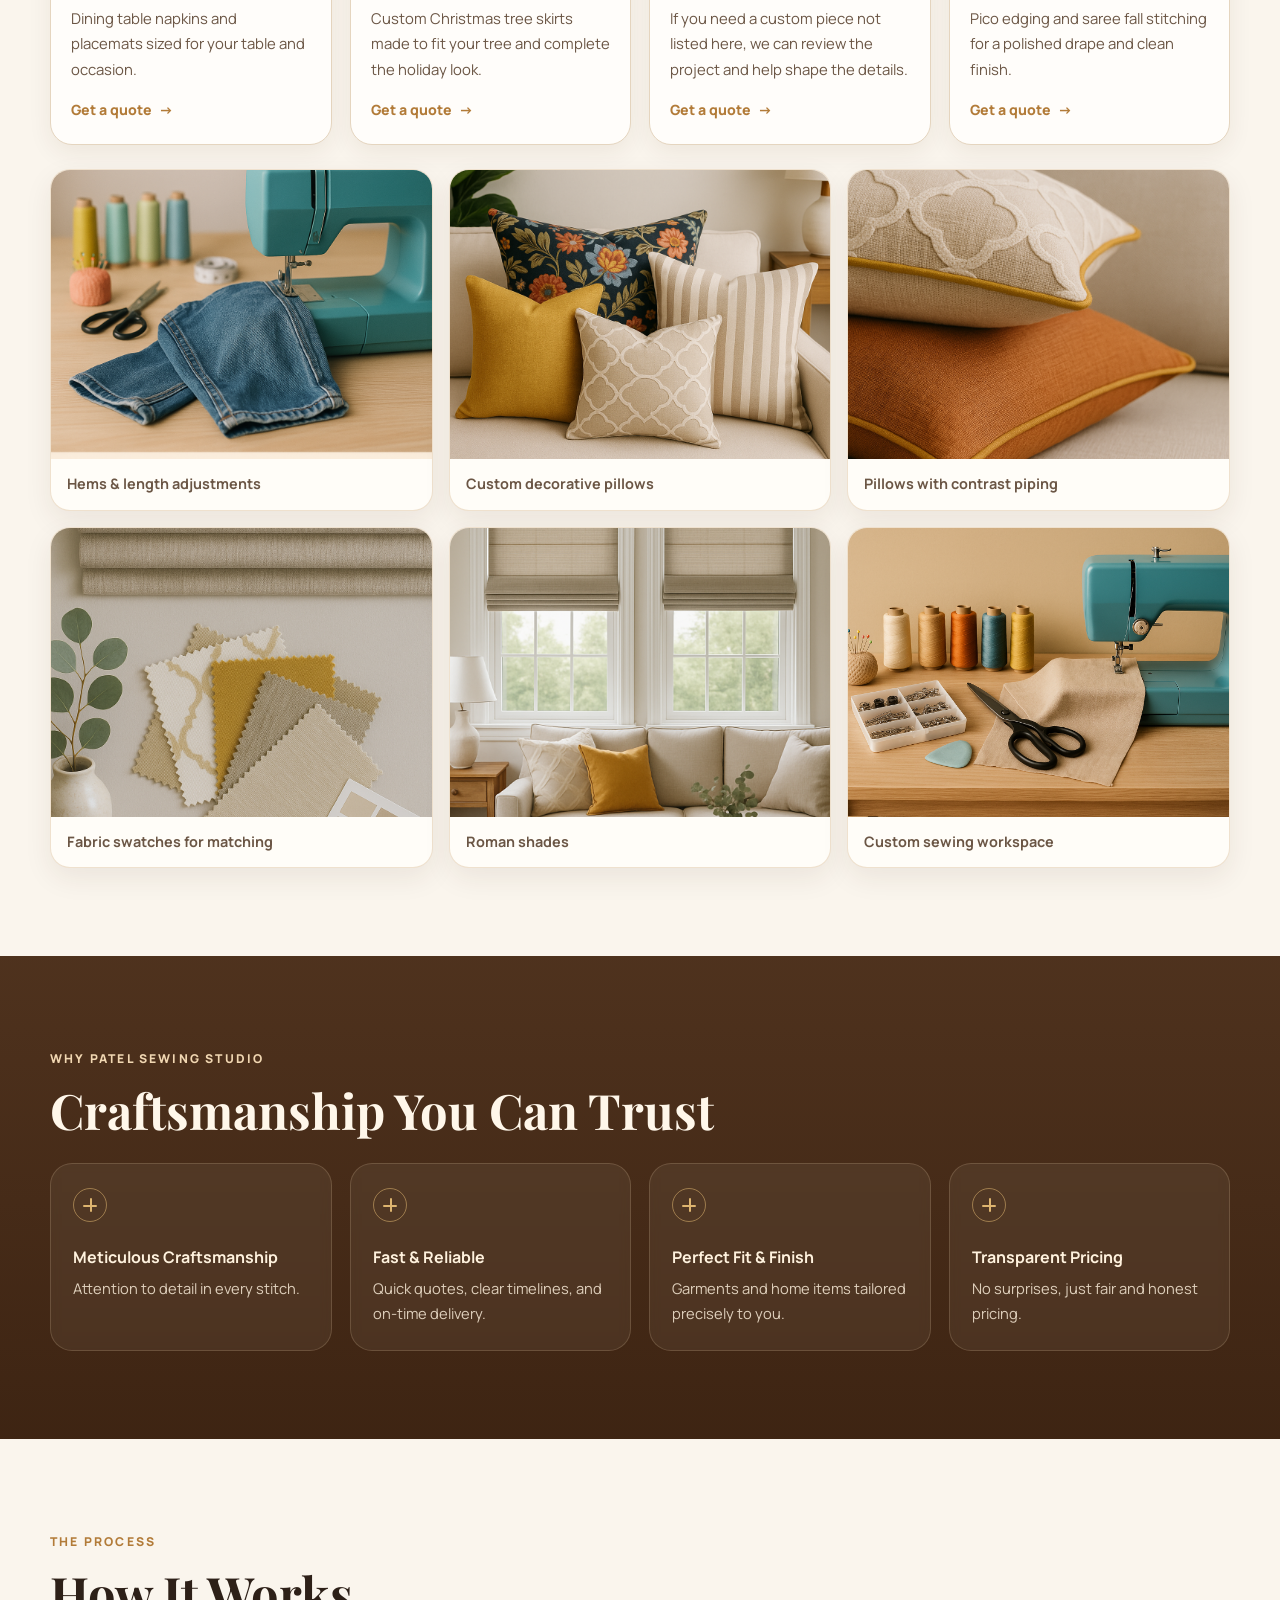
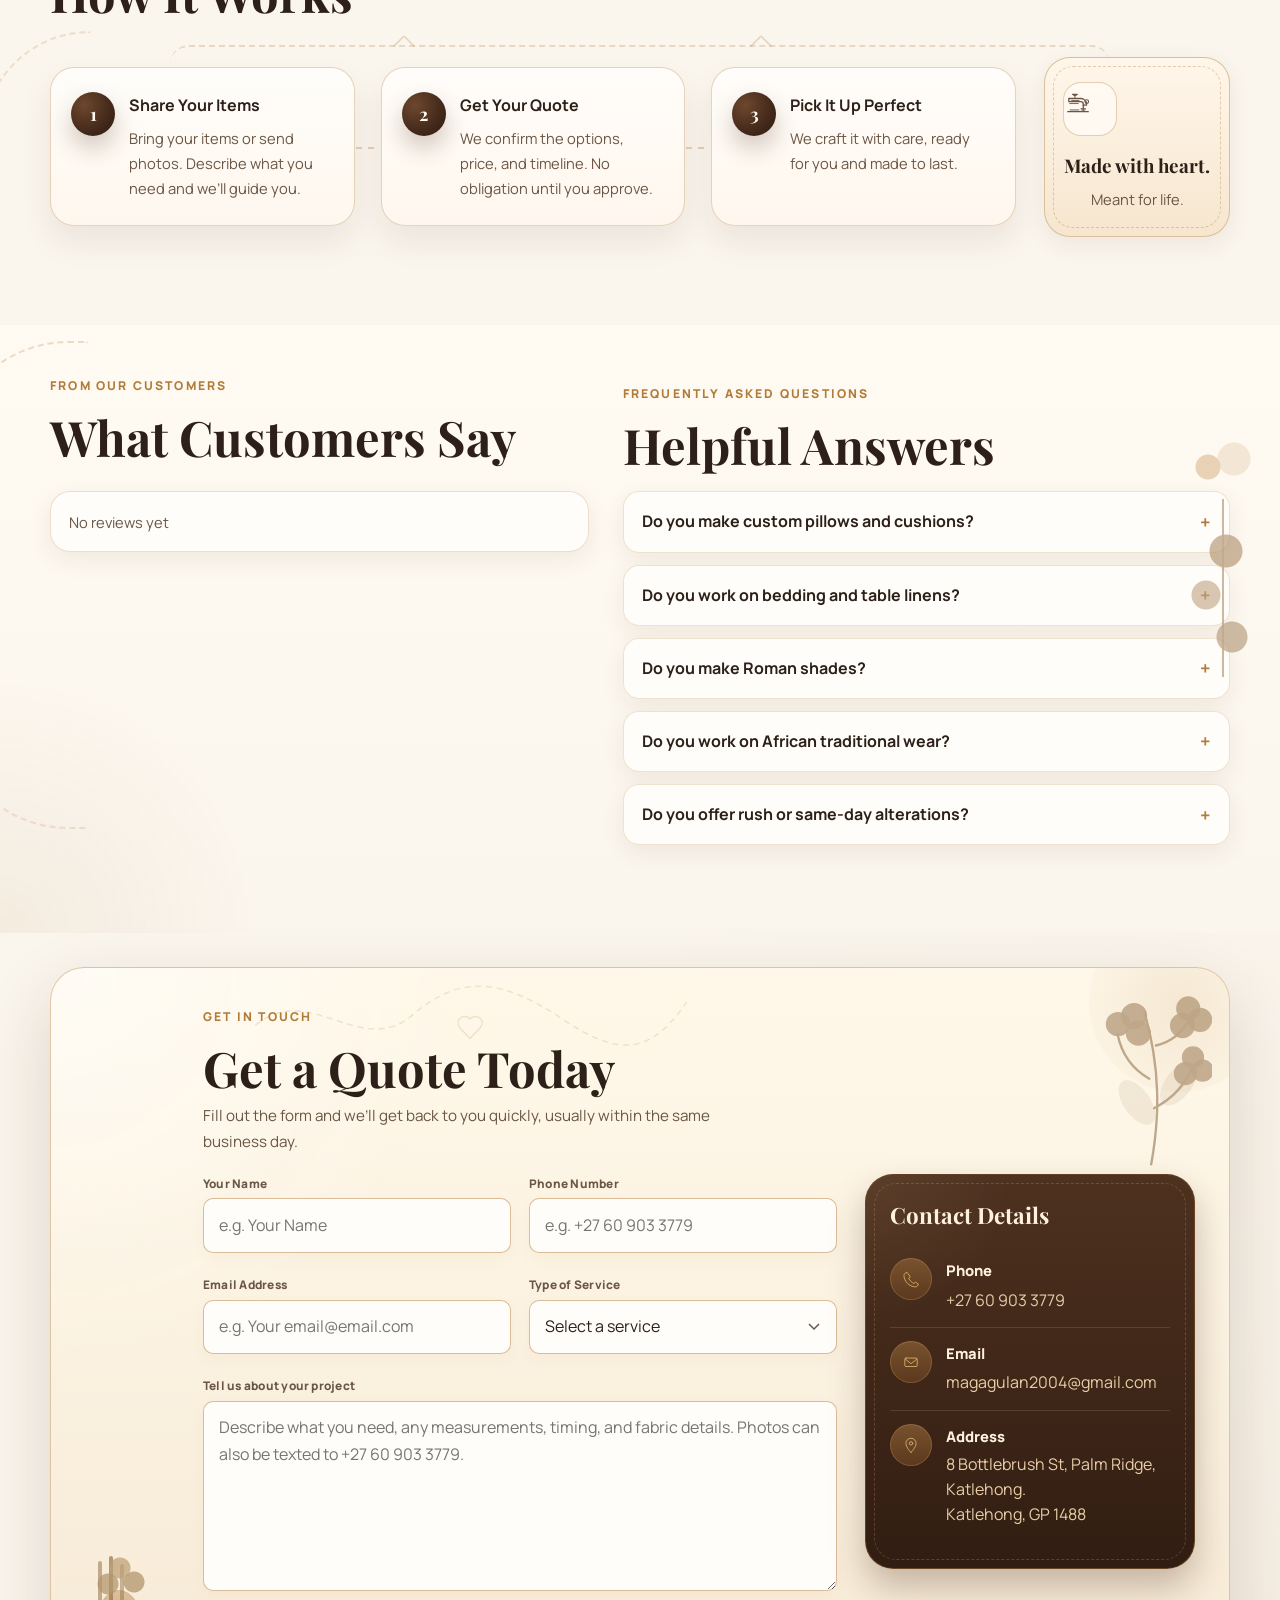
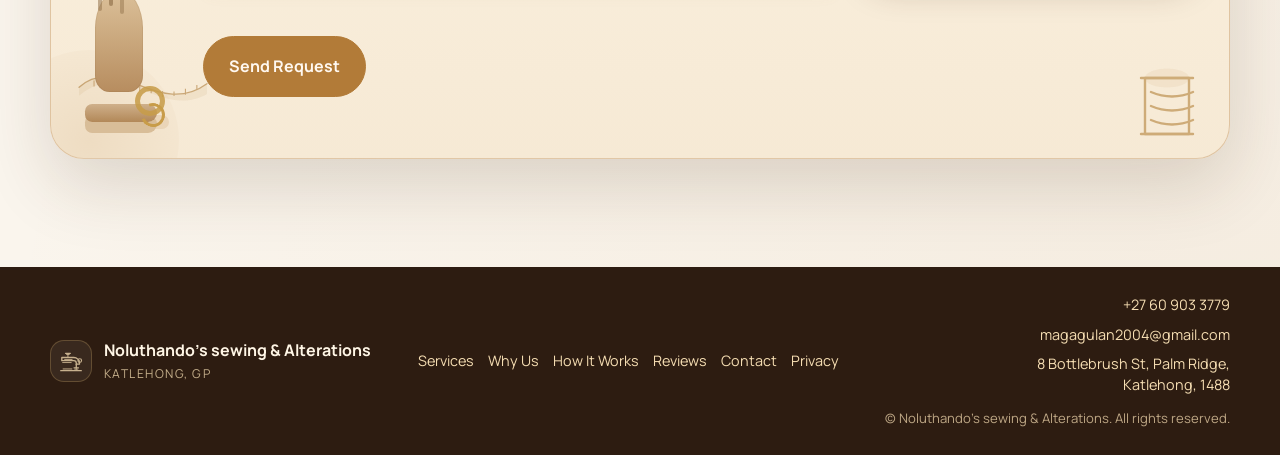
==== commit 0c51e85d: "Update contact information and address in index.html" ====
--- a/index.html
+++ b/index.html
@@ -5,7 +5,7 @@
     <meta charset="utf-8">
     <meta name="viewport" content="width=device-width, initial-scale=1">
     <title>Noluthando's sewing & Alterations &amp; Custom Sewing in Katlehong, GP</title>
-    <meta name="description" content="Noluthando's sewing & Alterations provides professional alterations and custom sewing in Katlehong, GP. Clothing, home decor, Indian wear, bedding, cushions, saree pico and fall, repairs, and more. Call +1 469-515-5295 or visit 6212 Horsetail Dr., Katlehong, GP 75071.">
+    <meta name="description" content="Noluthando's sewing & Alterations provides professional alterations and custom sewing in Katlehong, GP. Clothing, home decor, Indian wear, bedding, cushions, saree pico and fall, repairs, and more. Call ++27 60 903 3779 or visit 6212 Horsetail Dr., Katlehong, GP 75071.">
     <link rel="canonical" href="https://patelsewingstudio.com/">
     <meta property="og:title" content="Noluthando's sewing & Alterations &amp; Custom Sewing">
     <meta property="og:description" content="Custom sewing for clothing, home decor, and Indian wear in Katlehong, GP. Fast, precise, and local.">
@@ -63,7 +63,7 @@
                     <p class="hero-note">Noluthando's sewing & Alterations creates careful custom sewing for clothes alterations, school uniforms, wedding attires, customer-made dresses, duvet covers, decorative pillows, bolsters, Roman shades, Christmas tree skirts, window seat cushions, outdoor chair cushions, dining
                         napkins, and placemats.</p>
                     <div class="hero-ctas">
-                        <a class="btn btn-large" href="tel:+14695155295">Call Now</a>
+                        <a class="btn btn-large" href="tel:+27 60 903 3779">Call Now</a>
                         <!-- <a class="btn btn-outline btn-large" href="#contact">Get a Free Quote</a> -->
                     </div>
                     <ul class="trust-badges" aria-label="Business highlights">
@@ -360,7 +360,7 @@
                                 <div class="quote-fields">
                                     <div class="field-group">
                                         <label for="name">Your Name</label>
-                                        <input id="name" name="name" autocomplete="name" maxlength="120" required placeholder="e.g. John Smith">
+                                        <input id="name" name="name" autocomplete="name" maxlength="120" required placeholder="e.g. Your Name">
                                         <p class="field-error" id="nameError" aria-live="polite"></p>
                                     </div>
                                     <div class="field-group">
@@ -370,7 +370,7 @@
                                     </div>
                                     <div class="field-group">
                                         <label for="email">Email Address</label>
-                                        <input id="email" name="email" type="email" autocomplete="email" maxlength="254" required placeholder="e.g. john.smith@email.com">
+                                        <input id="email" name="email" type="email" autocomplete="email" maxlength="254" required placeholder="e.g. Your email@email.com">
                                         <p class="field-error" id="emailError" aria-live="polite"></p>
                                     </div>
                                     <div class="field-group">
@@ -437,7 +437,7 @@
                                     <span class="contact-label">Address</span>
                                     <a href="https://share.google/HpDAgYi86PDlcYdoL" target="_blank" rel="noopener" aria-label="Open Patel Sewing Studio location at 8 Bottlebrush St, Palm Ridge, Katlehong, 1488 in Google Maps. Opens in a new tab.">
                     <span>8 Bottlebrush St, Palm Ridge, Katlehong.</span>
-                    <span>Katlehong, GP 75071</span>
+                    <span>Katlehong, GP 1488</span>
                   </a>
                                 </div>
                             </li>
@@ -472,13 +472,13 @@
             <div class="footer-meta">
                 <a href="tel:+27609033779" aria-label="Call Noluthando's sewing & Alterations at +27 60 903 3779">+27 60 903 3779</a>
                 <a href="mailto:magagulan2004@gmail.com" aria-label="Email Noluthando's sewing & Alterations at magagulan2004@gmail.com">magagulan2004@gmail.com</a>
-                <a href="https://share.google/HpDAgYi86PDlcYdoL" target="_blank" rel="noopener" class="footer-address" aria-label="Open Patel Sewing Studio location at 8 Bottlebrush St, Palm Ridge, Katlehong, 1488 in Google Maps. Opens in a new tab.">8 Bottlebrush St, Palm Ridge, Katlehong, 1488</a>
+                <a href="https://www.bing.com/maps/search?mepi=57%7E%7EEmbedded%7ELargeMapLink&ty=18&v=2&sV=1&FORM=MIRE&q=8+Bottlebrush+Street%2C+Palm+Ridge%2C+Katlehong%2C+1458&ppois=-26.3909759_28.1461262_8+Bottlebrush+Street%2C+Palm+Ridge%2C+Katlehong%2C+1458_%7E&cp=-26.390976%7E28.146126&lvl=16&style=r" target="_blank" rel="noopener" class="footer-address" aria-label="Open Patel Sewing Studio location at 8 Bottlebrush St, Palm Ridge, Katlehong, 1488 in Google Maps. Opens in a new tab.">8 Bottlebrush St, Palm Ridge, Katlehong, 1488</a>
                 <p class="footer-copy">© <span id="year"></span> Noluthando's sewing & Alterations. All rights reserved.</p>
             </div>
         </div>
     </footer>
 
-    <a class="floating-call" href="tel:+14695155295" aria-label="Call Noluthando's sewing & Alterations at +27 60 903 3779">Call</a>
+    <a class="floating-call" href="tel:+27 60 903 3779" aria-label="Call Noluthando's sewing & Alterations at +27 60 903 3779">Call</a>
     <button id="scrollTop" aria-label="Scroll to top">↑</button>
 
     <script type="application/ld+json">
@@ -497,7 +497,7 @@
                 "postalCode": "1488",
                 "addressCountry": "ZA"
             },
-            "hasMap": "https://www.google.com/maps/search/?api=1&query=6212%20Horsetail%20Dr%2C%20McKinney%2C%20TX%2075071",
+            "hasMap": "https://www.bing.com/maps/search?mepi=57%7E%7EEmbedded%7ELargeMapLink&ty=18&v=2&sV=1&FORM=MIRE&q=8+Bottlebrush+Street%2C+Palm+Ridge%2C+Katlehong%2C+1458&ppois=-26.3909759_28.1461262_8+Bottlebrush+Street%2C+Palm+Ridge%2C+Katlehong%2C+1458_%7E&cp=-26.390976%7E28.146126&lvl=16&style=r",
             "url": "https://patelsewingstudio.com/",
             "sameAs": []
         }
@@ -506,4 +506,4 @@
     <script src="script.js" defer></script>
 </body>
 
-</html>+</html>
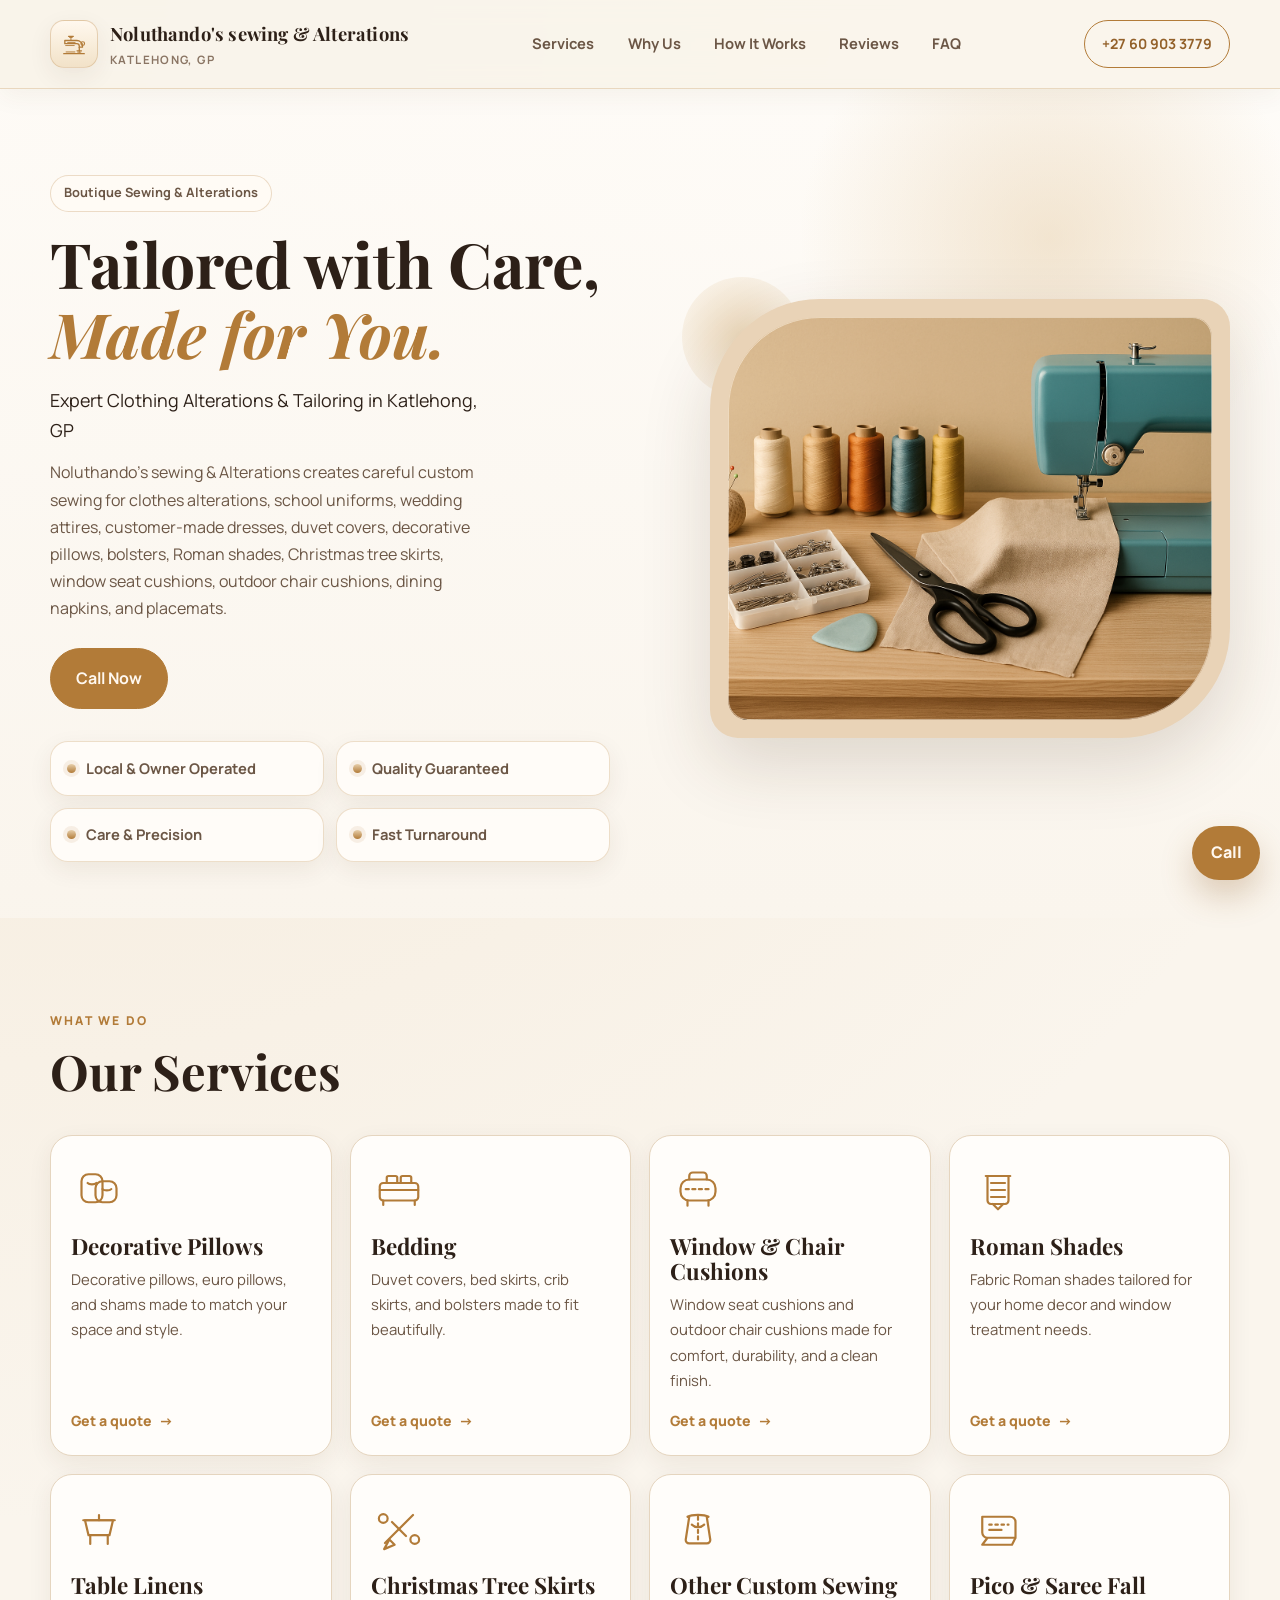
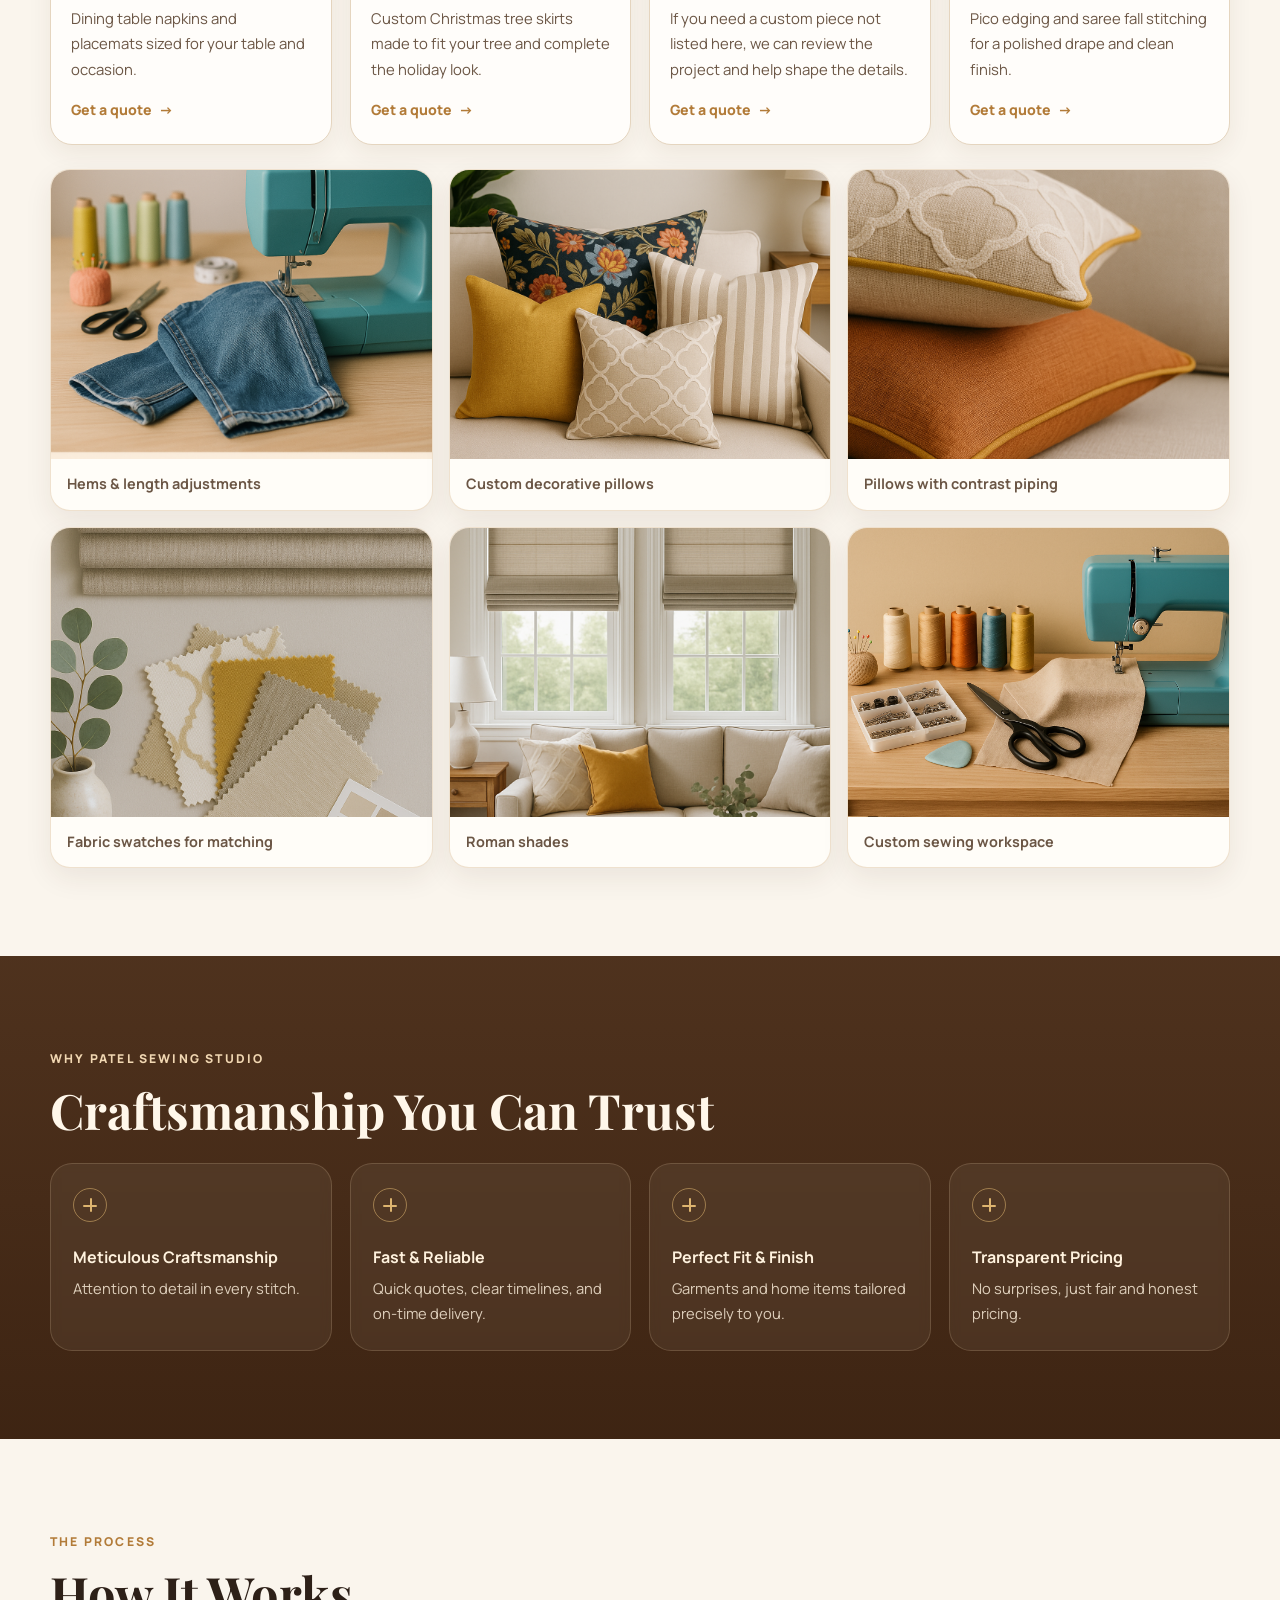
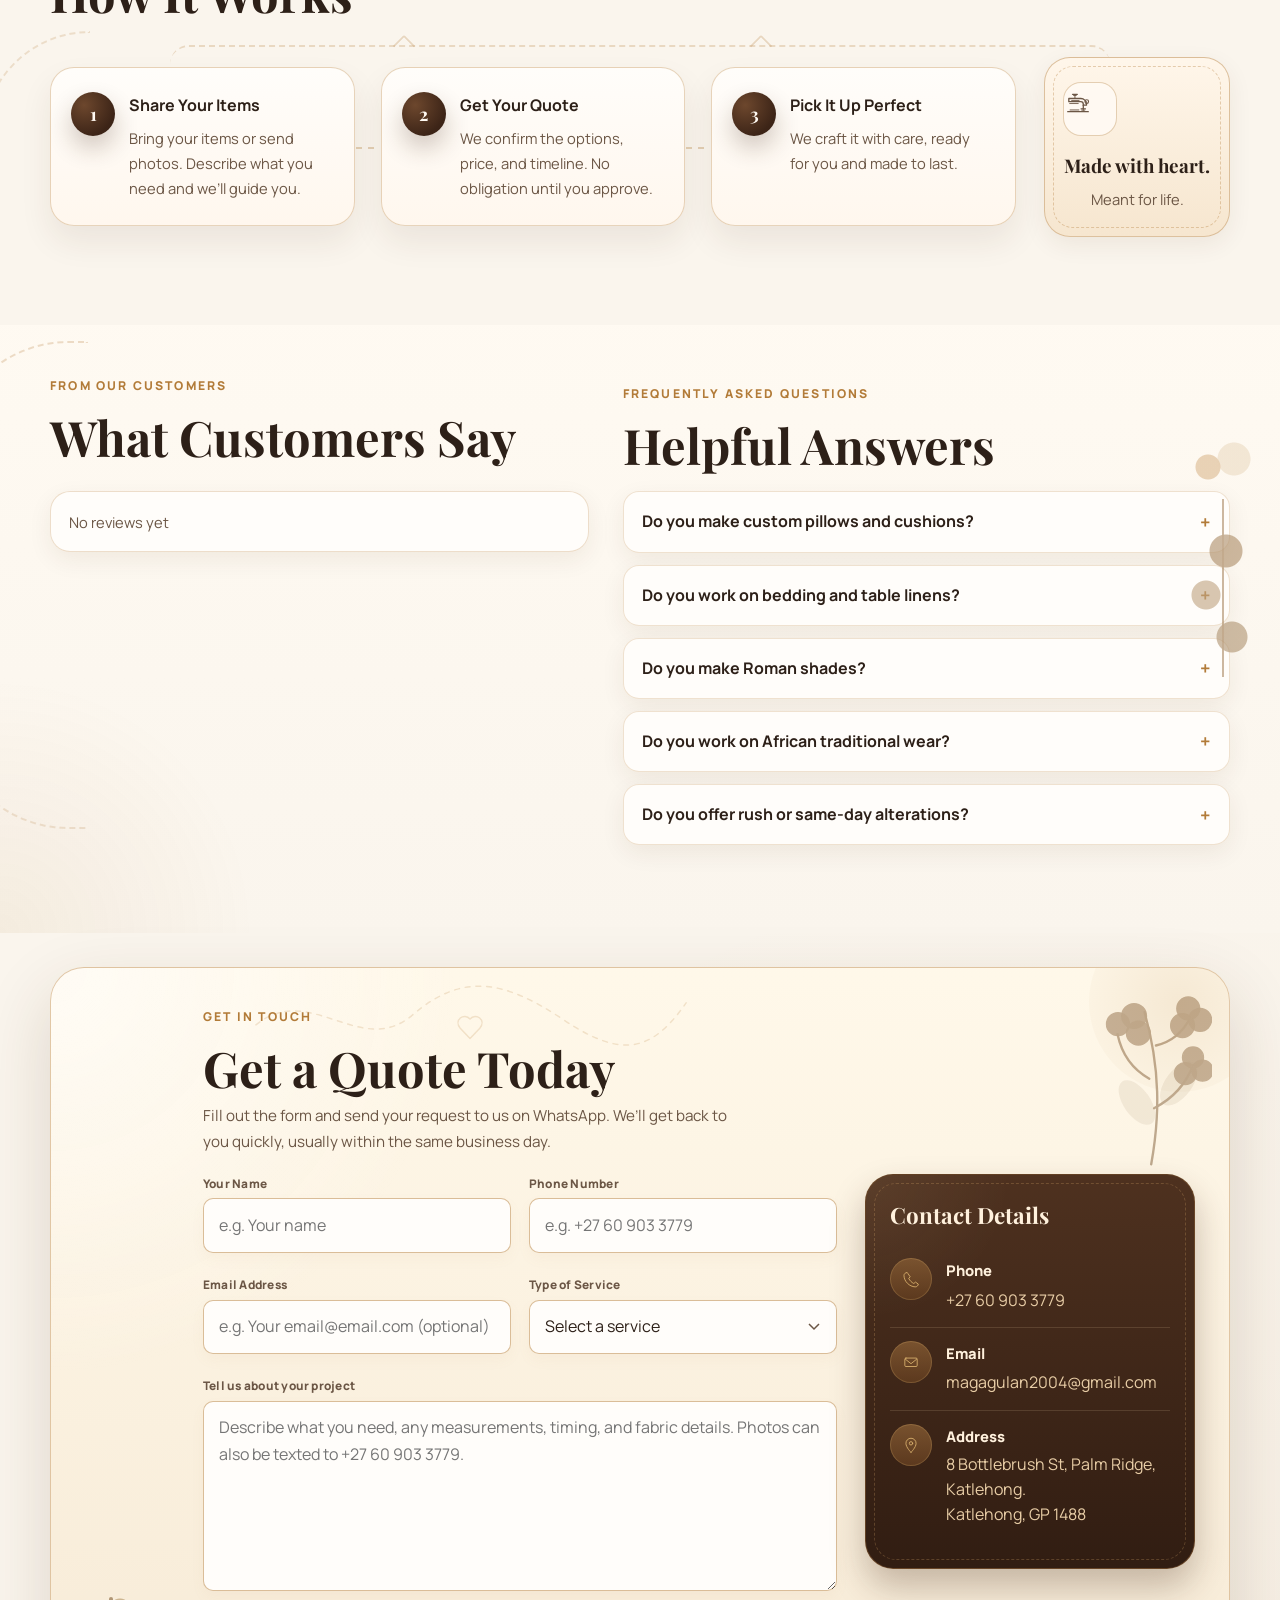
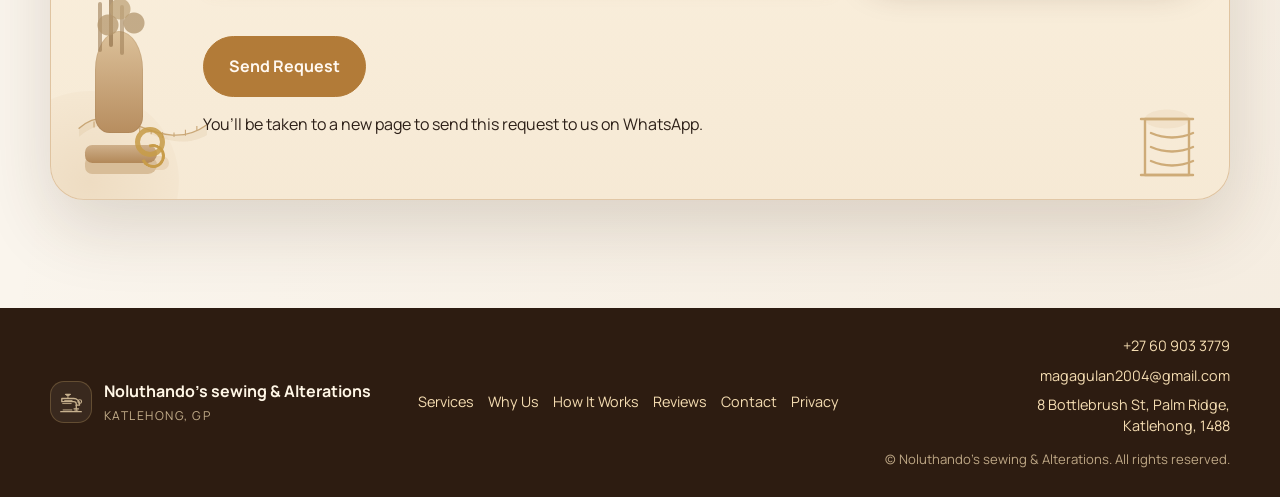
==== commit 253162d8: "Update index.html" ====
--- a/index.html
+++ b/index.html
@@ -5,7 +5,7 @@
     <meta charset="utf-8">
     <meta name="viewport" content="width=device-width, initial-scale=1">
     <title>Noluthando's sewing & Alterations &amp; Custom Sewing in Katlehong, GP</title>
-    <meta name="description" content="Noluthando's sewing & Alterations provides professional alterations and custom sewing in Katlehong, GP. Clothing, home decor, Indian wear, bedding, cushions, saree pico and fall, repairs, and more. Call ++27 60 903 3779 or visit 6212 Horsetail Dr., Katlehong, GP 75071.">
+    <meta name="description" content="Noluthando's sewing & Alterations provides professional alterations and custom sewing in Katlehong, GP. Clothing, home decor, Indian wear, bedding, cushions, saree pico and fall, repairs, and more. Call +27 60 903 3779 or visit 8 Bottlebrush St, Palm Ridge, Katlehong, 1488.">
     <link rel="canonical" href="https://patelsewingstudio.com/">
     <meta property="og:title" content="Noluthando's sewing & Alterations &amp; Custom Sewing">
     <meta property="og:description" content="Custom sewing for clothing, home decor, and Indian wear in Katlehong, GP. Fast, precise, and local.">
@@ -48,7 +48,7 @@
             </nav>
 
             <div class="header-cta">
-                <a class="btn btn-small btn-outline" href="tel:+27 60 903 3779" aria-label="Call Patel Sewing Studio at +27 60 903 3779">+27 60 903 3779</a>
+                <a class="btn btn-small btn-outline" href="tel:+27609033779" aria-label="Call Patel Sewing Studio at +27 60 903 3779">+27 60 903 3779</a>
             </div>
         </div>
     </header>
@@ -63,7 +63,7 @@
                     <p class="hero-note">Noluthando's sewing & Alterations creates careful custom sewing for clothes alterations, school uniforms, wedding attires, customer-made dresses, duvet covers, decorative pillows, bolsters, Roman shades, Christmas tree skirts, window seat cushions, outdoor chair cushions, dining
                         napkins, and placemats.</p>
                     <div class="hero-ctas">
-                        <a class="btn btn-large" href="tel:+27 60 903 3779">Call Now</a>
+                        <a class="btn btn-large" href="tel:+27609033779">Call Now</a>
                         <!-- <a class="btn btn-outline btn-large" href="#contact">Get a Free Quote</a> -->
                     </div>
                     <ul class="trust-badges" aria-label="Business highlights">
@@ -345,7 +345,7 @@
                 <div class="contact-header">
                     <span class="section-label">Get in Touch</span>
                     <h2>Get a Quote Today</h2>
-                    <p class="section-intro">Fill out the form and we&rsquo;ll get back to you quickly, usually within the same business day.</p>
+                    <p class="section-intro">Fill out the form and send your request to us on WhatsApp. We&rsquo;ll get back to you quickly, usually within the same business day.</p>
                 </div>
 
                 <div class="contact-grid">
@@ -356,11 +356,11 @@
                             <span class="prop-tape"></span>
                         </div>
                         <div class="quote-form-frame">
-                            <form id="quoteForm" class="quote-form" action="contact.php" method="post" novalidate aria-label="Quote request form">
+                            <form id="quoteForm" class="quote-form" action="send-request.html" method="get" novalidate aria-label="Quote request form">
                                 <div class="quote-fields">
                                     <div class="field-group">
                                         <label for="name">Your Name</label>
-                                        <input id="name" name="name" autocomplete="name" maxlength="120" required placeholder="e.g. Your Name">
+                                        <input id="name" name="name" autocomplete="name" maxlength="120" required placeholder="e.g. Your name">
                                         <p class="field-error" id="nameError" aria-live="polite"></p>
                                     </div>
                                     <div class="field-group">
@@ -370,7 +370,7 @@
                                     </div>
                                     <div class="field-group">
                                         <label for="email">Email Address</label>
-                                        <input id="email" name="email" type="email" autocomplete="email" maxlength="254" required placeholder="e.g. Your email@email.com">
+                                        <input id="email" name="email" type="email" autocomplete="email" maxlength="254" placeholder="e.g. Your email@email.com (optional)">
                                         <p class="field-error" id="emailError" aria-live="polite"></p>
                                     </div>
                                     <div class="field-group">
@@ -381,7 +381,7 @@
                       <option>Euro Pillows</option>
                       <option>Shams</option>
                       <option>Bedding</option>
-                      <option>Bolsters</option>
+                      <option>African traditional wear</option>
                       <option>Bed Skirts</option>
                       <option>Crib Skirts</option>
                       <option>Roman Shades</option>
@@ -403,6 +403,7 @@
 
                                 <div class="form-actions">
                                     <button class="btn btn-large" type="submit">Send Request</button>
+                                    <p class="form-hint">You&rsquo;ll be taken to a new page to send this request to us on WhatsApp.</p>
                                     <p class="form-note" id="formStatus" role="status" aria-live="polite"></p>
                                 </div>
                             </form>
@@ -472,13 +473,13 @@
             <div class="footer-meta">
                 <a href="tel:+27609033779" aria-label="Call Noluthando's sewing & Alterations at +27 60 903 3779">+27 60 903 3779</a>
                 <a href="mailto:magagulan2004@gmail.com" aria-label="Email Noluthando's sewing & Alterations at magagulan2004@gmail.com">magagulan2004@gmail.com</a>
-                <a href="https://www.bing.com/maps/search?mepi=57%7E%7EEmbedded%7ELargeMapLink&ty=18&v=2&sV=1&FORM=MIRE&q=8+Bottlebrush+Street%2C+Palm+Ridge%2C+Katlehong%2C+1458&ppois=-26.3909759_28.1461262_8+Bottlebrush+Street%2C+Palm+Ridge%2C+Katlehong%2C+1458_%7E&cp=-26.390976%7E28.146126&lvl=16&style=r" target="_blank" rel="noopener" class="footer-address" aria-label="Open Patel Sewing Studio location at 8 Bottlebrush St, Palm Ridge, Katlehong, 1488 in Google Maps. Opens in a new tab.">8 Bottlebrush St, Palm Ridge, Katlehong, 1488</a>
+                <a href="https://share.google/HpDAgYi86PDlcYdoL" target="_blank" rel="noopener" class="footer-address" aria-label="Open Patel Sewing Studio location at 8 Bottlebrush St, Palm Ridge, Katlehong, 1488 in Google Maps. Opens in a new tab.">8 Bottlebrush St, Palm Ridge, Katlehong, 1488</a>
                 <p class="footer-copy">© <span id="year"></span> Noluthando's sewing & Alterations. All rights reserved.</p>
             </div>
         </div>
     </footer>
 
-    <a class="floating-call" href="tel:+27 60 903 3779" aria-label="Call Noluthando's sewing & Alterations at +27 60 903 3779">Call</a>
+    <a class="floating-call" href="tel:+27609033779" aria-label="Call Noluthando's sewing & Alterations at +27 60 903 3779">Call</a>
     <button id="scrollTop" aria-label="Scroll to top">↑</button>
 
     <script type="application/ld+json">
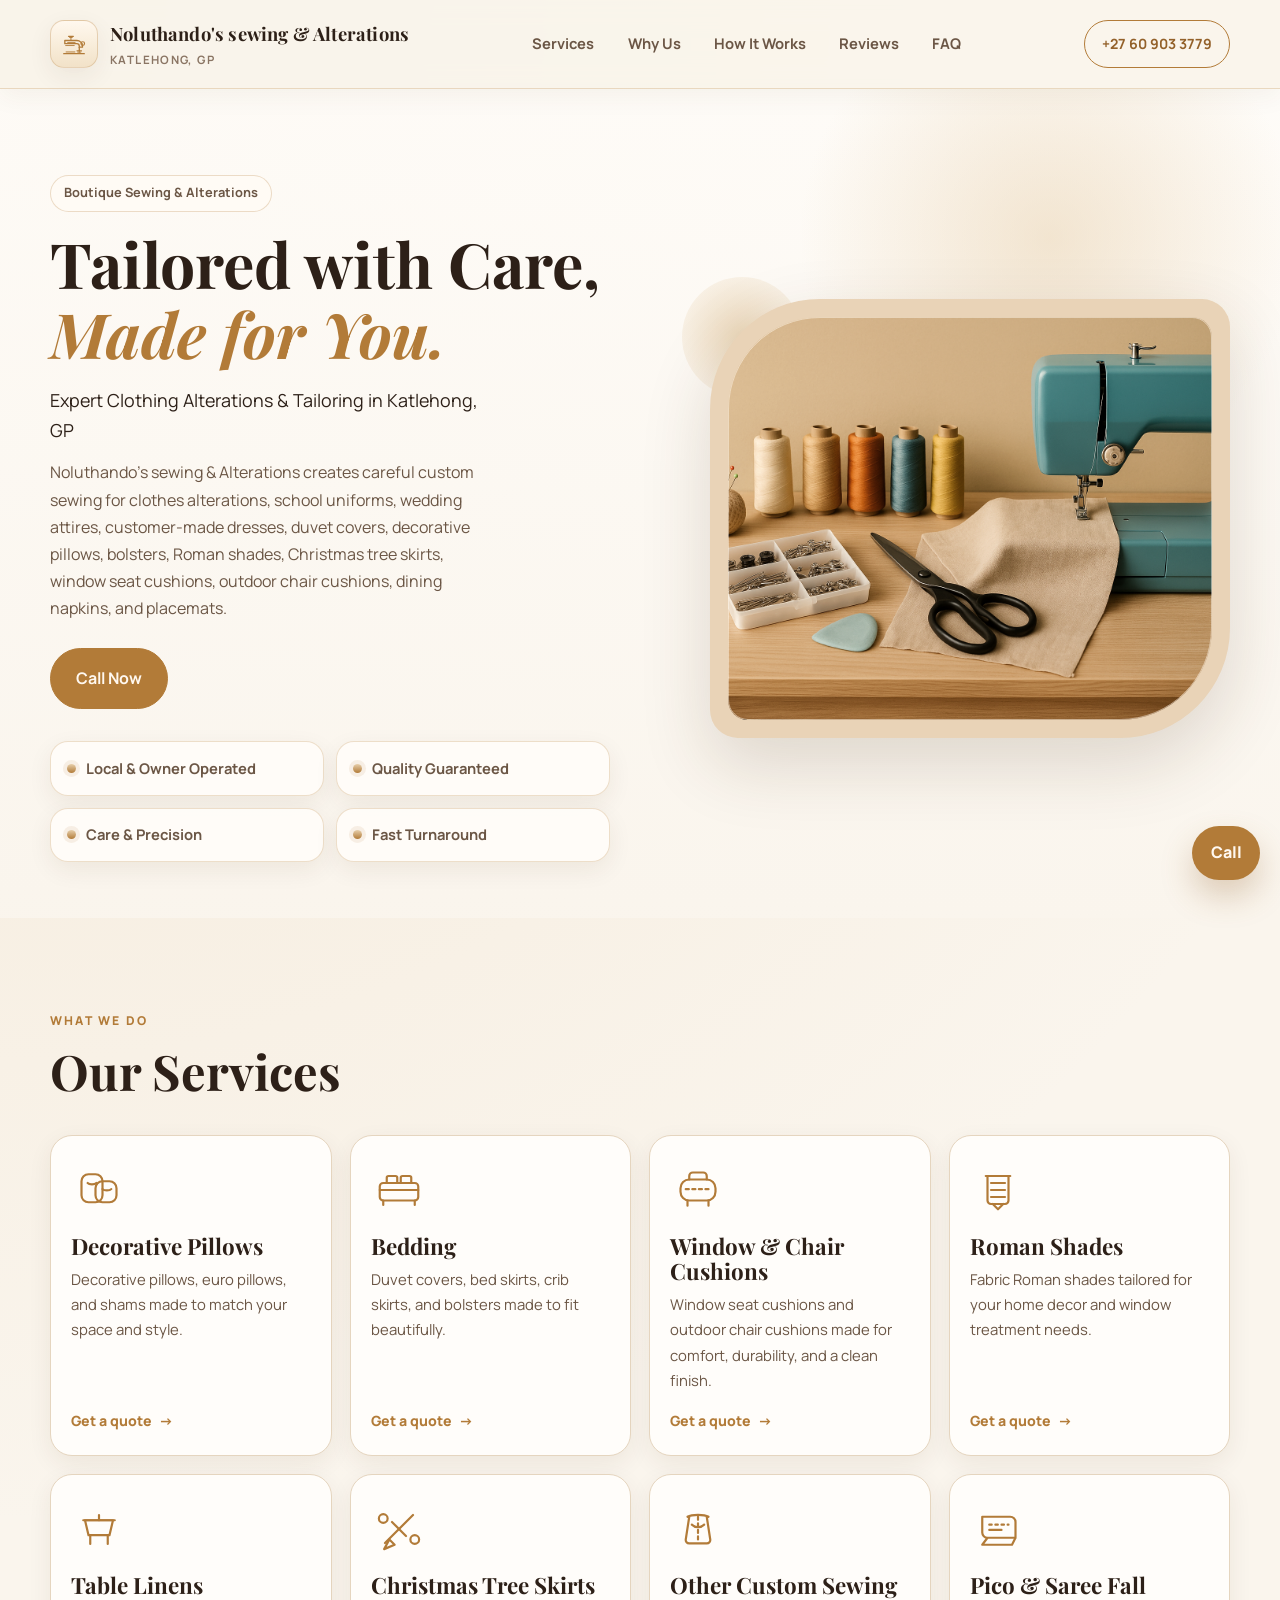
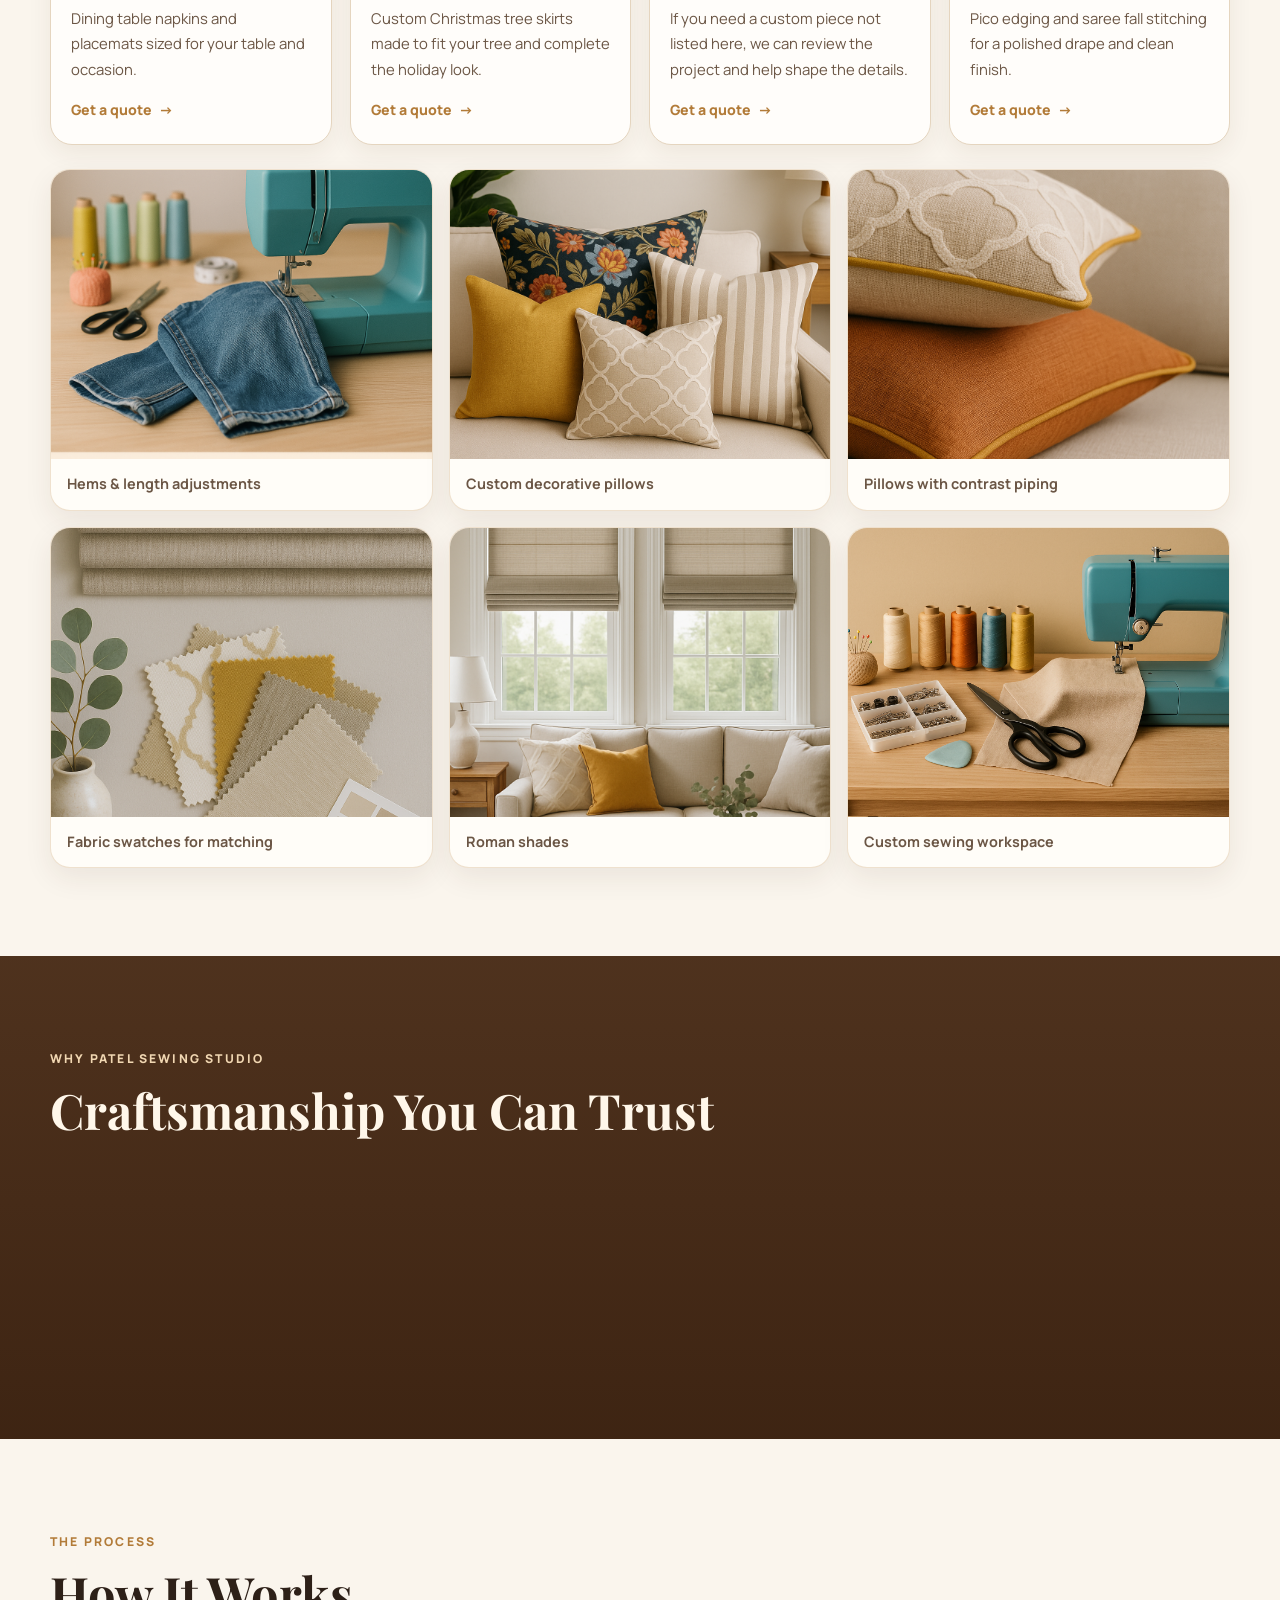
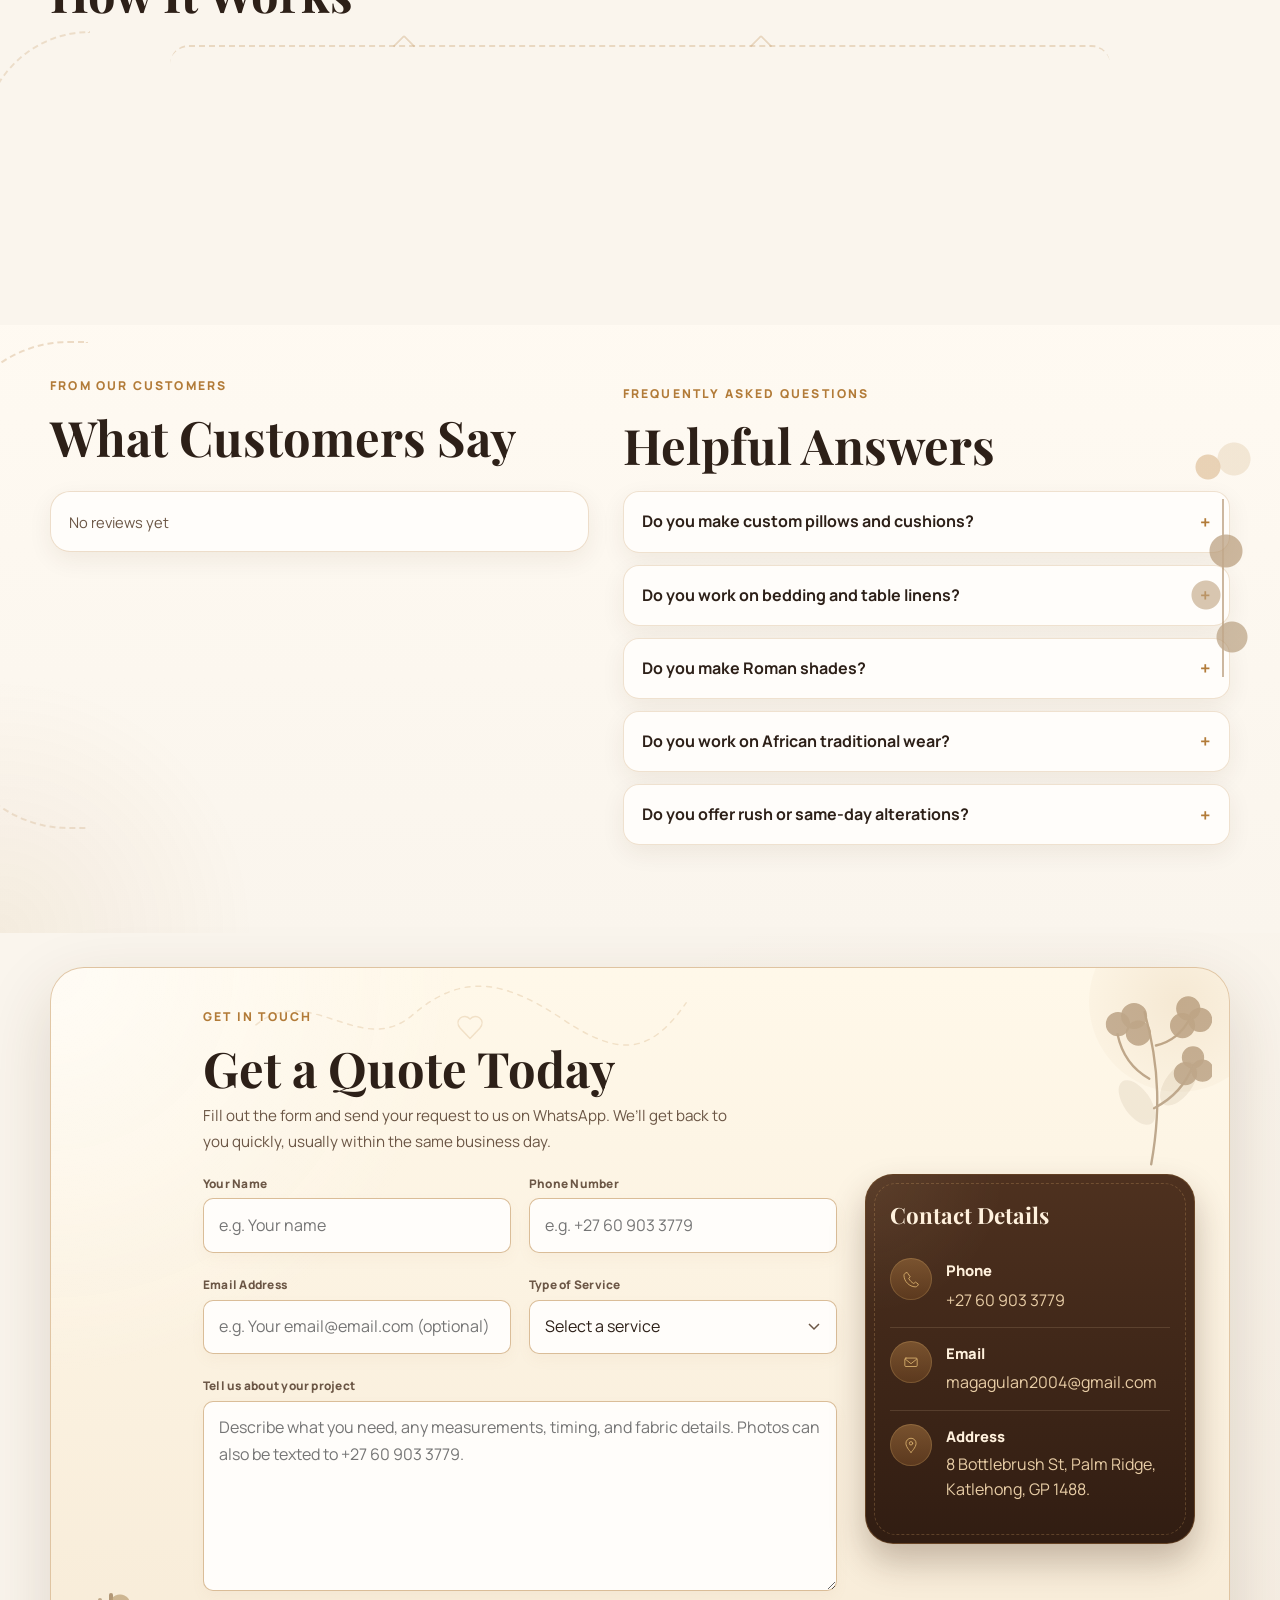
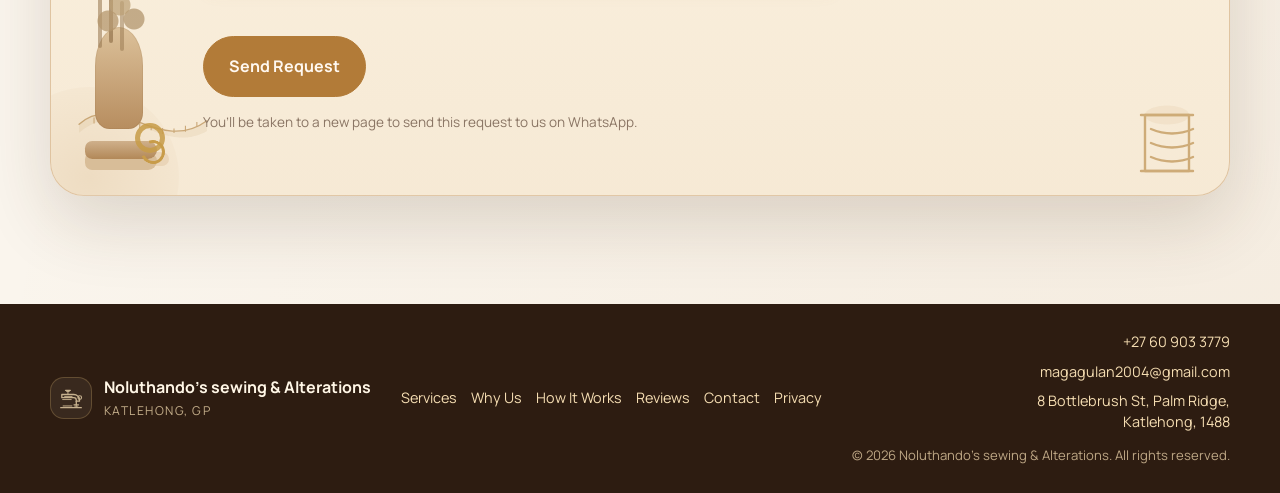
==== commit 348d65c8: "Update index.html" ====
--- a/index.html
+++ b/index.html
@@ -437,8 +437,8 @@
                                 <div class="contact-copy">
                                     <span class="contact-label">Address</span>
                                     <a href="https://share.google/HpDAgYi86PDlcYdoL" target="_blank" rel="noopener" aria-label="Open Patel Sewing Studio location at 8 Bottlebrush St, Palm Ridge, Katlehong, 1488 in Google Maps. Opens in a new tab.">
-                    <span>8 Bottlebrush St, Palm Ridge, Katlehong.</span>
-                    <span>Katlehong, GP 1488</span>
+                    <span>8 Bottlebrush St, Palm Ridge, Katlehong, GP 1488.</span>
+                    <span></span>
                   </a>
                                 </div>
                             </li>
--- a/styles.css
+++ b/styles.css
@@ -1,4 +1,4 @@
-/* Patel Sewing Studio — Warm & Elegant */
+
 
 @import url('https://fonts.googleapis.com/css2?family=Playfair+Display:ital,wght@0,600;0,700;0,800;1,600&family=Manrope:wght@400;500;600;700&display=swap');
 :root {
@@ -1863,4 +1863,97 @@
     html {
         scroll-behavior: auto;
     }
-}+}
+
+/* ── Send request (WhatsApp) page ── */
+.form-hint {
+    margin: 0;
+    font-size: 0.85rem;
+    color: var(--text-muted);
+}
+
+.request-page {
+    padding: 56px 0 80px;
+}
+
+.request-card {
+    max-width: 640px;
+    margin: 0 auto;
+    padding: 36px 32px;
+    border: 1px solid var(--border);
+    border-radius: var(--radius-md);
+    background: var(--surface);
+    box-shadow: var(--shadow-md);
+}
+
+.request-card h1 {
+    margin: 0 0 6px;
+    font-family: "Playfair Display", Georgia, serif;
+    font-size: clamp(1.7rem, 4vw, 2.2rem);
+    line-height: 1.2;
+}
+
+.request-card .request-sub {
+    margin: 0 0 24px;
+    color: var(--text-soft);
+}
+
+.request-summary {
+    margin: 0 0 24px;
+    padding: 18px 20px;
+    border: 1px solid var(--border);
+    border-radius: var(--radius-sm);
+    background: var(--surface-soft);
+}
+
+.request-summary dt {
+    font-size: 0.78rem;
+    font-weight: 700;
+    letter-spacing: 0.06em;
+    text-transform: uppercase;
+    color: var(--text-muted);
+}
+
+.request-summary dd {
+    margin: 2px 0 14px;
+    overflow-wrap: anywhere;
+    white-space: pre-wrap;
+}
+
+.request-summary dd:last-child {
+    margin-bottom: 0;
+}
+
+.request-actions {
+    display: flex;
+    flex-wrap: wrap;
+    gap: 12px;
+}
+
+.btn-whatsapp {
+    background: #1fa855;
+    border-color: #1fa855;
+}
+
+.btn-whatsapp:hover,
+.btn-whatsapp:focus-visible {
+    background: #178a45;
+    border-color: #178a45;
+    box-shadow: 0 14px 30px rgba(23, 138, 69, 0.28);
+}
+
+.request-note {
+    margin: 18px 0 0;
+    font-size: 0.88rem;
+    color: var(--text-muted);
+}
+
+@media (max-width: 560px) {
+    .request-card {
+        padding: 26px 20px;
+    }
+
+    .request-actions .btn {
+        width: 100%;
+    }
+}
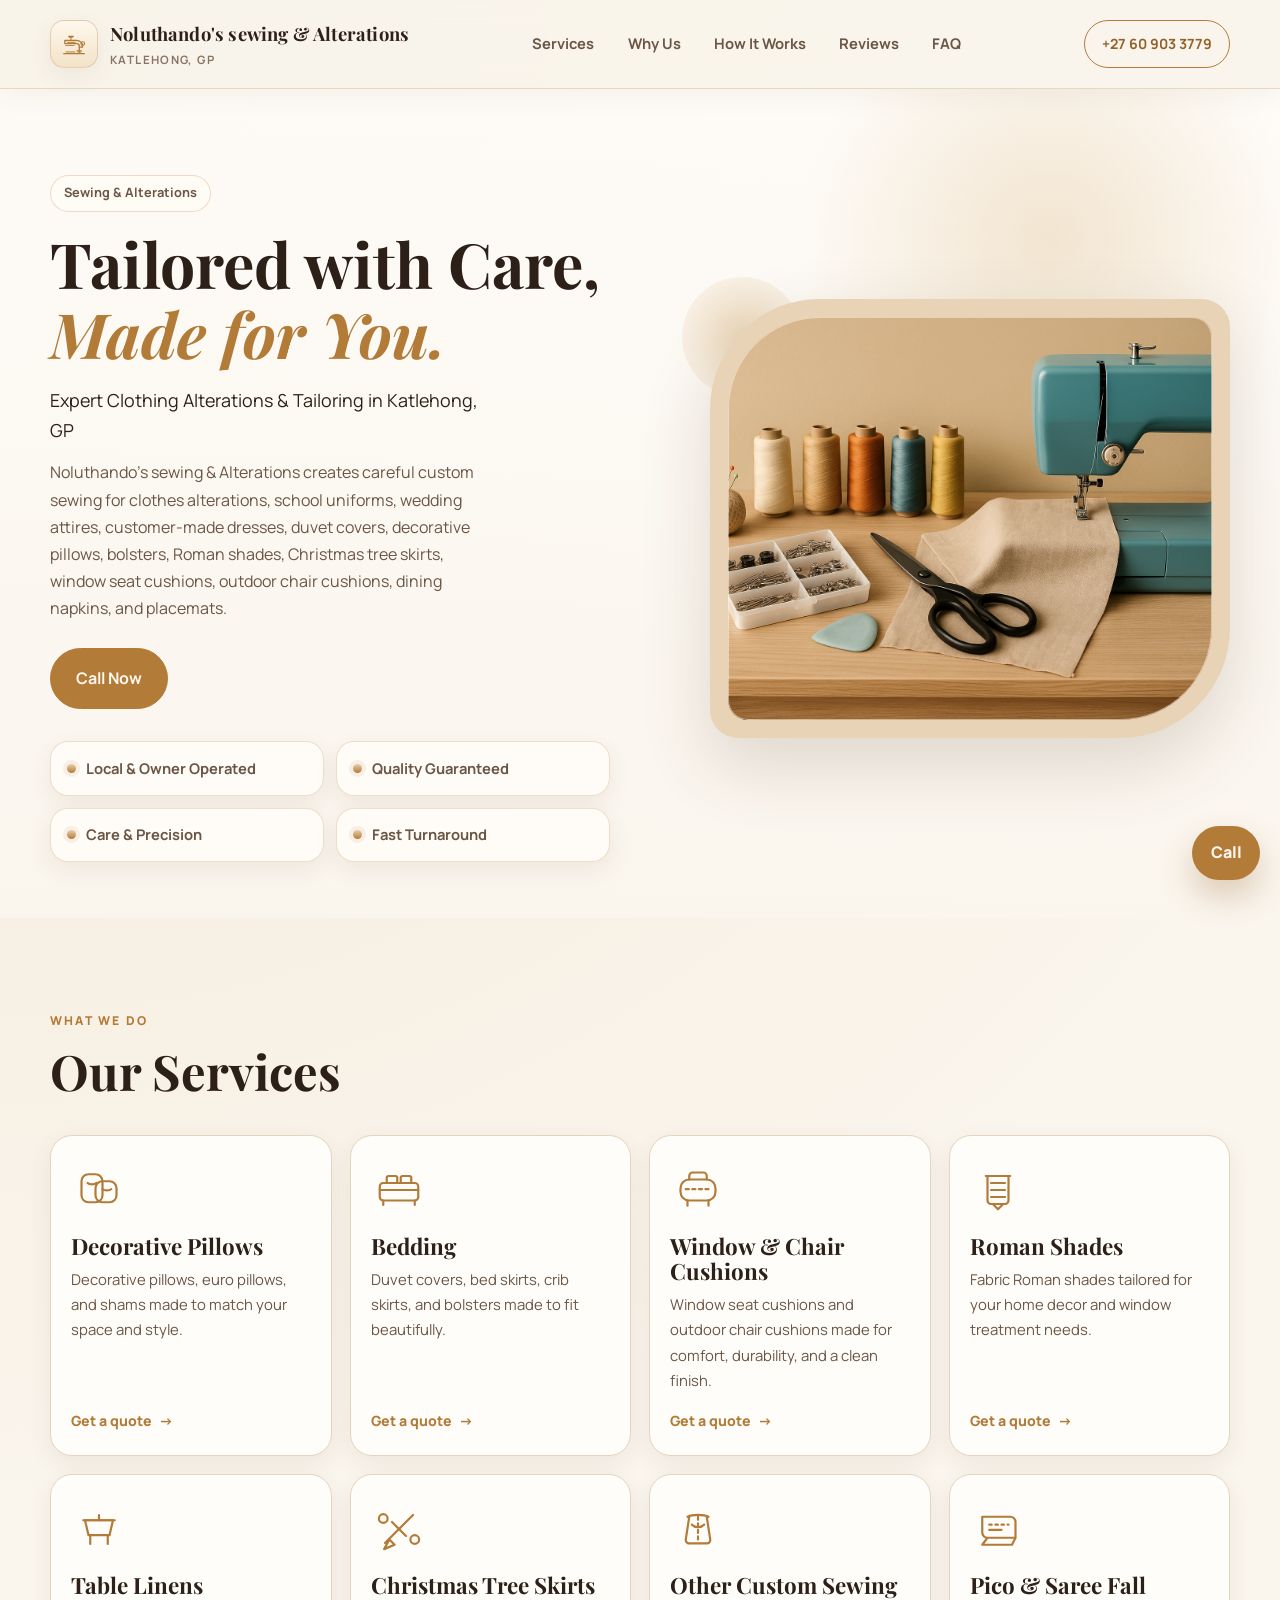
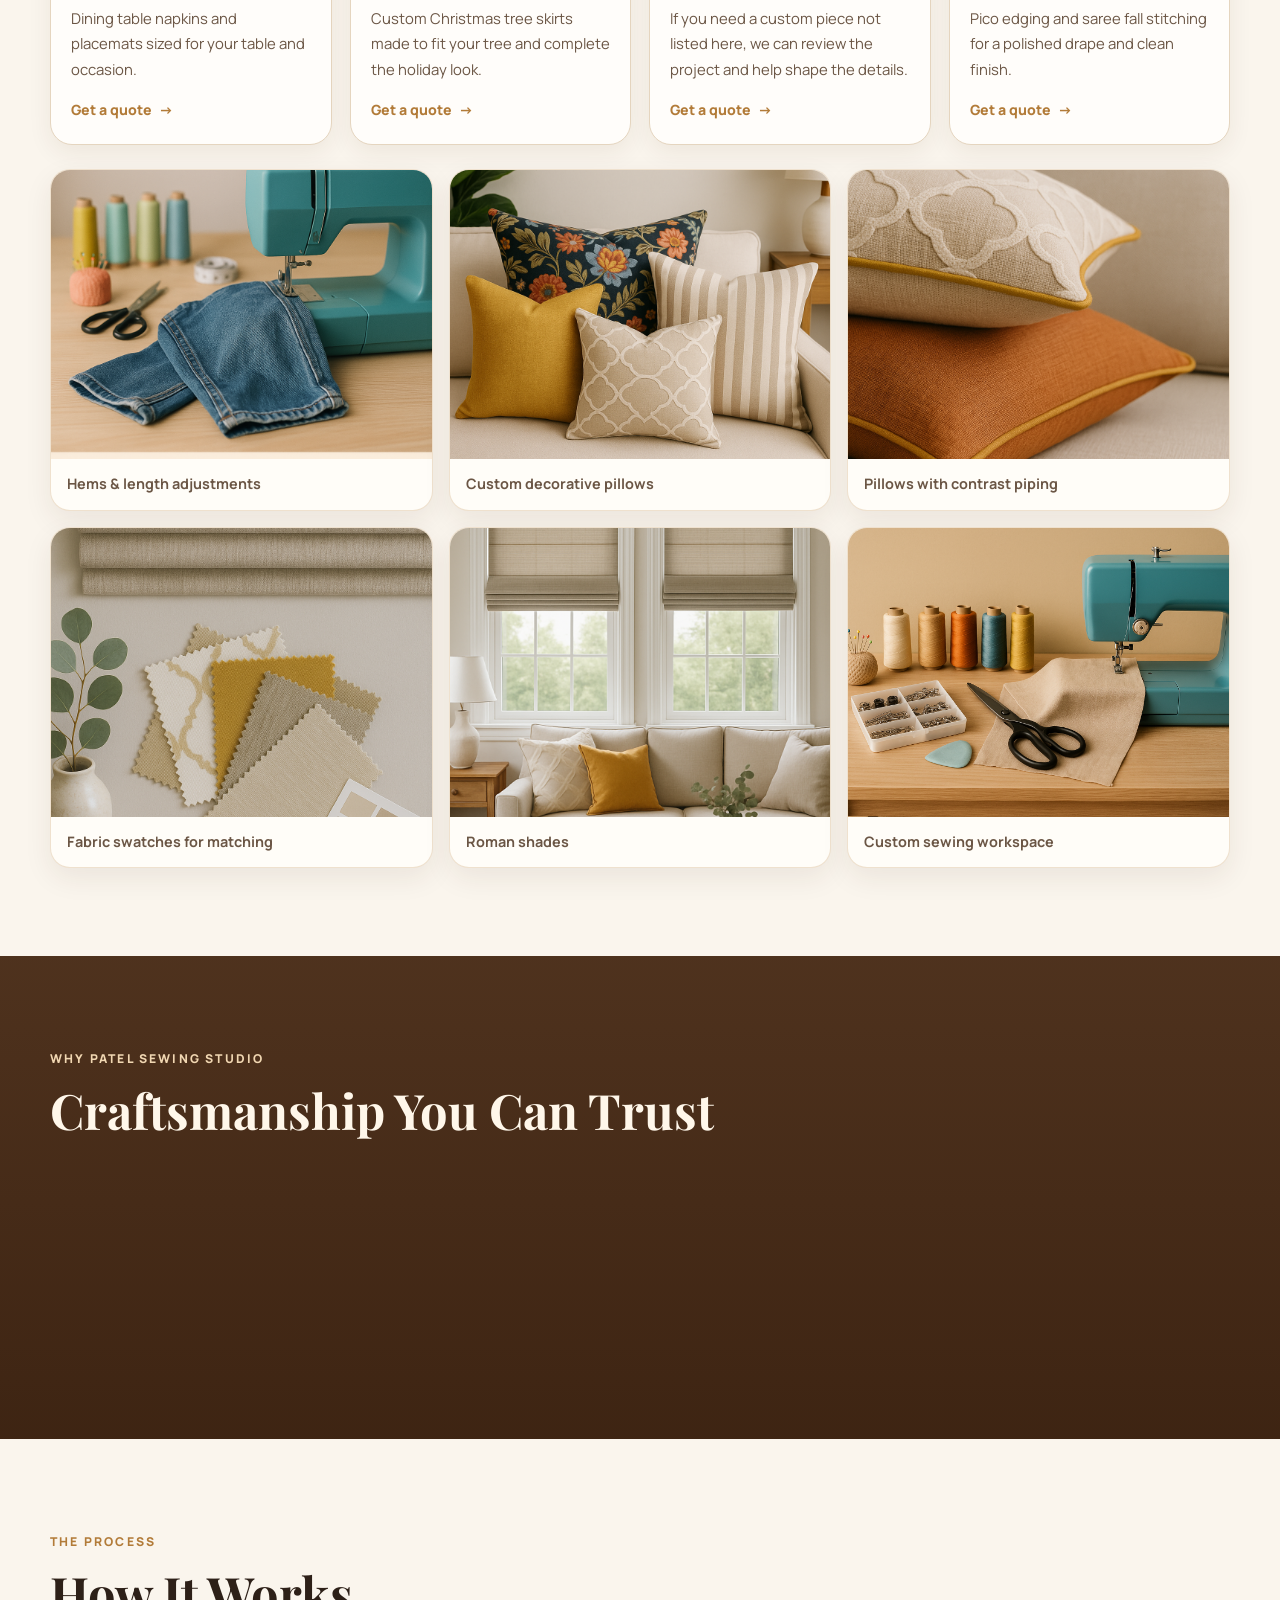
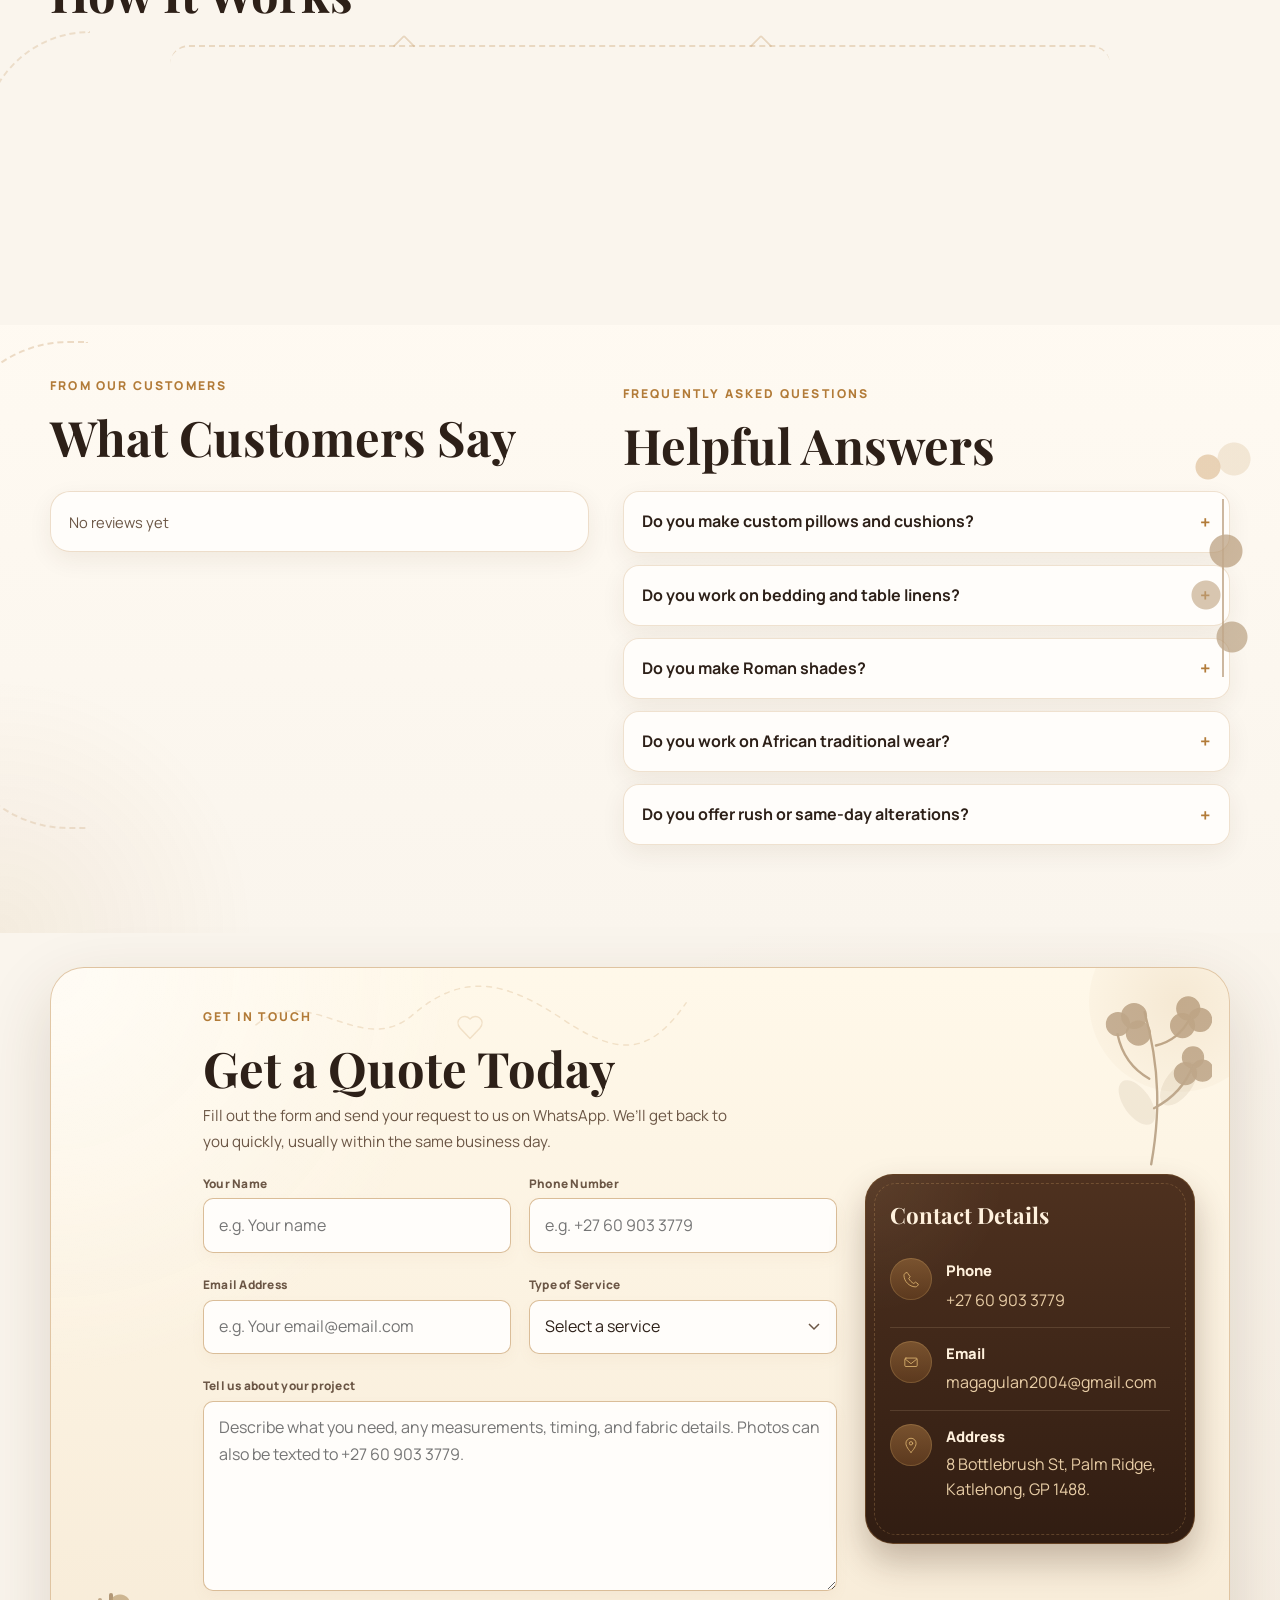
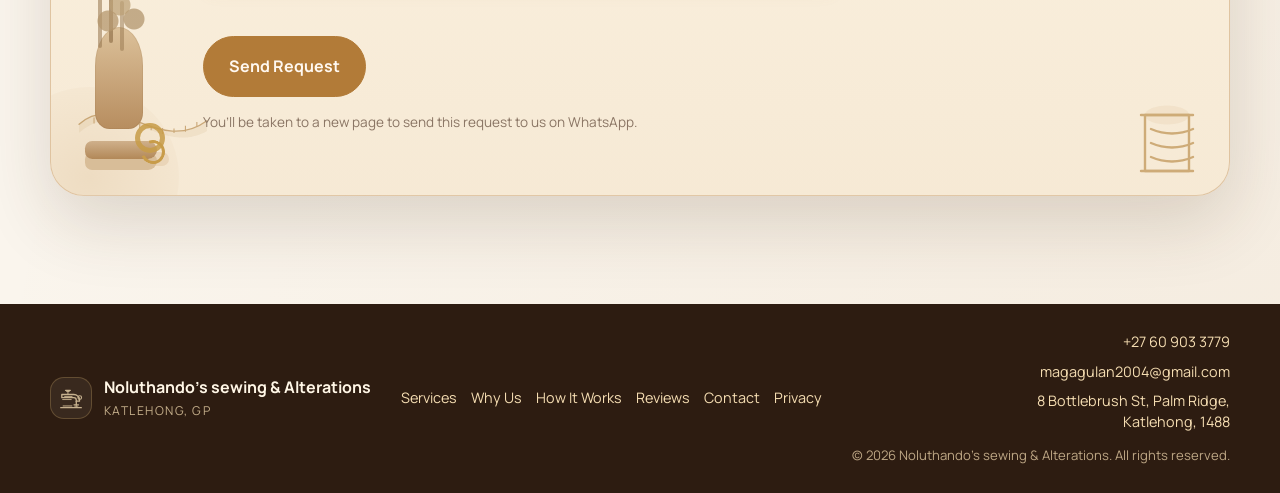
==== commit f1f1e41a: "Update hero eyebrow text and email placeholder" ====
--- a/index.html
+++ b/index.html
@@ -57,7 +57,7 @@
         <section class="hero">
             <div class="wrap hero-inner">
                 <div class="hero-copy">
-                    <span class="hero-eyebrow">Boutique Sewing &amp; Alterations</span>
+                    <span class="hero-eyebrow">Sewing &amp; Alterations</span>
                     <h1>Tailored with Care, <em>Made for You.</em></h1>
                     <p class="sub">Expert Clothing Alterations &amp; Tailoring in Katlehong, GP</p>
                     <p class="hero-note">Noluthando's sewing & Alterations creates careful custom sewing for clothes alterations, school uniforms, wedding attires, customer-made dresses, duvet covers, decorative pillows, bolsters, Roman shades, Christmas tree skirts, window seat cushions, outdoor chair cushions, dining
@@ -370,7 +370,7 @@
                                     </div>
                                     <div class="field-group">
                                         <label for="email">Email Address</label>
-                                        <input id="email" name="email" type="email" autocomplete="email" maxlength="254" placeholder="e.g. Your email@email.com (optional)">
+                                        <input id="email" name="email" type="email" autocomplete="email" maxlength="254" placeholder="e.g. Your email@email.com">
                                         <p class="field-error" id="emailError" aria-live="polite"></p>
                                     </div>
                                     <div class="field-group">
